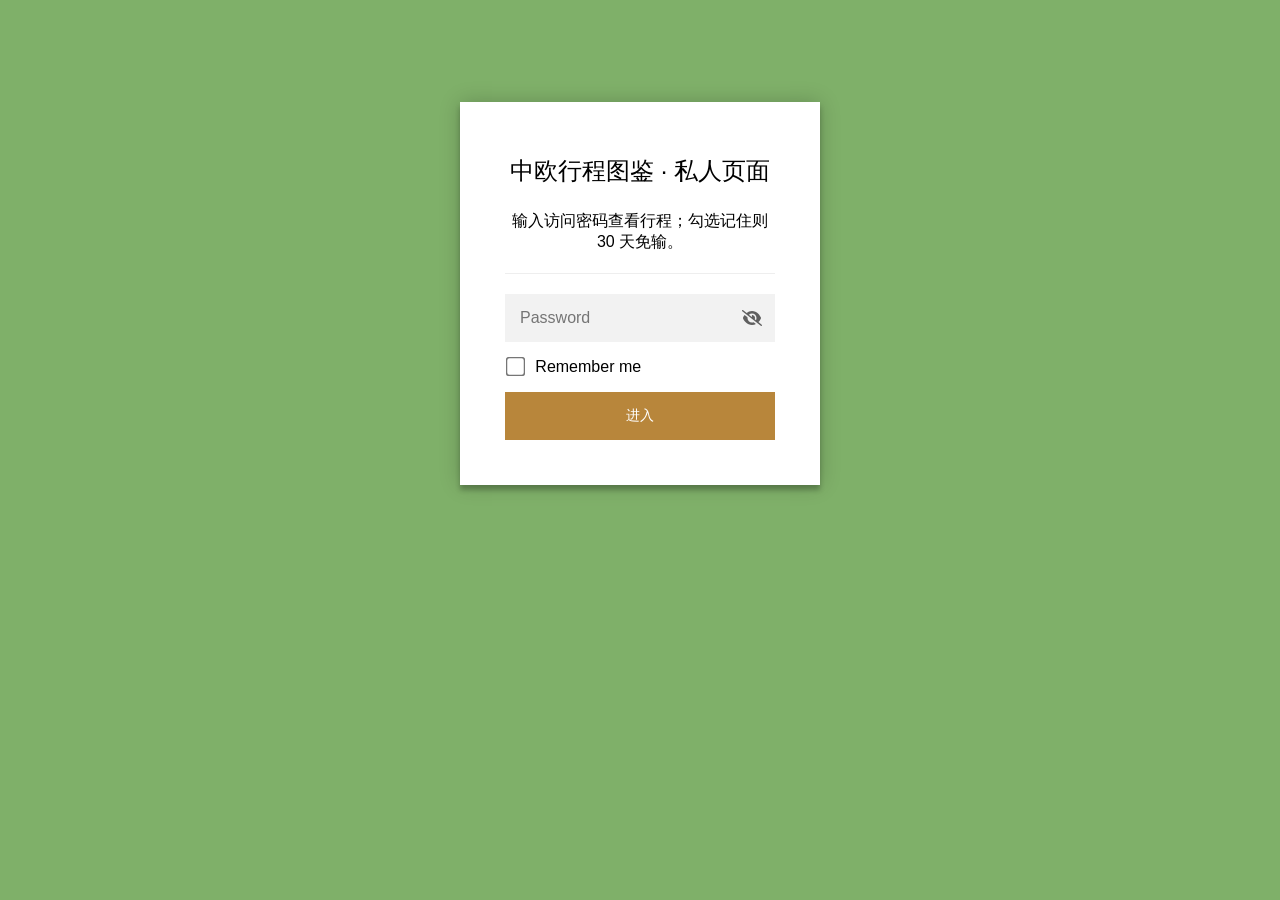
==== austria.html @ 9adbeca6 "维也纳：沃蒂夫∞经教区官网确认（我砍它的理由是错的，待拍板）；三处脚手架改机位；鼠疫柱小红书三处史实更正；卡尔教堂免费说法未查实" ====
<!DOCTYPE html>
<html class="staticrypt-html">
    <head>
        <meta charset="utf-8" />
        <title>中欧行程图鉴 · 私人页面</title>
        <meta name="viewport" content="width=device-width, initial-scale=1" />

        <!-- do not cache this page -->
        <meta http-equiv="cache-control" content="max-age=0" />
        <meta http-equiv="cache-control" content="no-cache" />
        <meta http-equiv="expires" content="0" />
        <meta http-equiv="expires" content="Tue, 01 Jan 1980 1:00:00 GMT" />
        <meta http-equiv="pragma" content="no-cache" />

        <style>
            .staticrypt-hr {
                margin-top: 20px;
                margin-bottom: 20px;
                border: 0;
                border-top: 1px solid #eee;
            }

            .staticrypt-page {
                width: 360px;
                padding: 8% 0 0;
                margin: auto;
                box-sizing: border-box;
            }

            .staticrypt-form {
                position: relative;
                z-index: 1;
                background: #ffffff;
                max-width: 360px;
                margin: 0 auto 100px;
                padding: 45px;
                text-align: center;
                box-shadow: 0 0 20px 0 rgba(0, 0, 0, 0.2), 0 5px 5px 0 rgba(0, 0, 0, 0.24);
            }

            .staticrypt-form input[type="password"],
            input[type="text"] {
                background: inherit;
                border: 0;
                box-sizing: border-box; /* This ensures padding is included in the total width */
                font-size: 14px;
                outline: 0;
                padding: 15px 30px 15px 15px; /* Adjust the padding to ensure there is space for the icon */
                width: 100%;
            }

            .staticrypt-password-container {
                position: relative;
                outline: 0;
                background: #f2f2f2;
                width: 100%;
                border: 0;
                margin: 0 0 15px;
                box-sizing: border-box;
            }

            .staticrypt-toggle-password-visibility {
                cursor: pointer;
                height: 20px;
                opacity: 60%;
                padding: 13px;
                position: absolute;
                right: 0;
                top: 50%;
                transform: translateY(-50%);
                width: 20px;
            }

            .staticrypt-form .staticrypt-decrypt-button {
                text-transform: uppercase;
                outline: 0;
                background: #b8863b;
                width: 100%;
                border: 0;
                padding: 15px;
                color: #ffffff;
                font-size: 14px;
                cursor: pointer;
            }

            .staticrypt-form .staticrypt-decrypt-button:hover,
            .staticrypt-form .staticrypt-decrypt-button:active,
            .staticrypt-form .staticrypt-decrypt-button:focus {
                background: #b8863b;
                filter: brightness(92%);
            }

            .staticrypt-html {
                height: 100%;
            }

            .staticrypt-body {
                height: 100%;
                margin: 0;
            }

            .staticrypt-content {
                height: 100%;
                margin-bottom: 1em;
                background: #7fb069;
                font-family: "Arial", sans-serif;
                -webkit-font-smoothing: antialiased;
                -moz-osx-font-smoothing: grayscale;
            }

            .staticrypt-instructions {
                margin-top: -1em;
                margin-bottom: 1em;
            }

            .staticrypt-title {
                font-size: 1.5em;
            }

            label.staticrypt-remember {
                display: flex;
                align-items: center;
                margin-bottom: 1em;
            }

            .staticrypt-remember input[type="checkbox"] {
                transform: scale(1.5);
                margin-right: 1em;
            }

            .hidden {
                display: none !important;
            }

            .staticrypt-spinner-container {
                height: 100%;
                display: flex;
                align-items: center;
                justify-content: center;
            }

            .staticrypt-spinner {
                display: inline-block;
                width: 2rem;
                height: 2rem;
                vertical-align: text-bottom;
                border: 0.25em solid gray;
                border-right-color: transparent;
                border-radius: 50%;
                -webkit-animation: spinner-border 0.75s linear infinite;
                animation: spinner-border 0.75s linear infinite;
                animation-duration: 0.75s;
                animation-timing-function: linear;
                animation-delay: 0s;
                animation-iteration-count: infinite;
                animation-direction: normal;
                animation-fill-mode: none;
                animation-play-state: running;
                animation-name: spinner-border;
            }

            @keyframes spinner-border {
                100% {
                    transform: rotate(360deg);
                }
            }

            @media screen and (-webkit-min-device-pixel-ratio: 0) {
                .staticrypt-form input[type="password"],
                input[type="text"] {
                    font-size: 16px;
                }
            }
        </style>
    </head>

    <body class="staticrypt-body">
        <div id="staticrypt_loading" class="staticrypt-spinner-container">
            <div class="staticrypt-spinner"></div>
        </div>

        <div id="staticrypt_content" class="staticrypt-content hidden">
            <div class="staticrypt-page">
                <div class="staticrypt-form">
                    <div class="staticrypt-instructions">
                        <p class="staticrypt-title">中欧行程图鉴 · 私人页面</p>
                        <p>输入访问密码查看行程；勾选记住则 30 天免输。</p>
                    </div>

                    <hr class="staticrypt-hr" />

                    <form id="staticrypt-form" action="#" method="post">
                        <div class="staticrypt-password-container">
                            <input
                                id="staticrypt-password"
                                type="password"
                                name="password"
                                placeholder="Password"
                                autofocus
                            />

                            <img
                                class="staticrypt-toggle-password-visibility"
                                alt="Show password"
                                title="Show password"
                                src="[data-uri]"
                            />
                        </div>

                        <label id="staticrypt-remember-label" class="staticrypt-remember hidden">
                            <input id="staticrypt-remember" type="checkbox" name="remember" />
                            Remember me
                        </label>

                        <input type="submit" class="staticrypt-decrypt-button" value="进入" />
                    </form>
                </div>
            </div>
        </div>

        <script>
            // these variables will be filled when generating the file - the template format is 'variable_name'
            const staticryptInitiator = ((function(){
  const exports = {};
  const cryptoEngine = ((function(){
  const exports = {};
  const { subtle } = crypto;

const IV_BITS = 16 * 8;
const HEX_BITS = 4;
const ENCRYPTION_ALGO = "AES-CBC";

/**
 * Translates between utf8 encoded hexadecimal strings
 * and Uint8Array bytes.
 */
const HexEncoder = {
    /**
     * hex string -> bytes
     * @param {string} hexString
     * @returns {Uint8Array}
     */
    parse: function (hexString) {
        if (hexString.length % 2 !== 0) throw "Invalid hexString";
        const arrayBuffer = new Uint8Array(hexString.length / 2);

        for (let i = 0; i < hexString.length; i += 2) {
            const byteValue = parseInt(hexString.substring(i, i + 2), 16);
            if (isNaN(byteValue)) {
                throw "Invalid hexString";
            }
            arrayBuffer[i / 2] = byteValue;
        }
        return arrayBuffer;
    },

    /**
     * bytes -> hex string
     * @param {Uint8Array} bytes
     * @returns {string}
     */
    stringify: function (bytes) {
        const hexBytes = [];

        for (let i = 0; i < bytes.length; ++i) {
            let byteString = bytes[i].toString(16);
            if (byteString.length < 2) {
                byteString = "0" + byteString;
            }
            hexBytes.push(byteString);
        }
        return hexBytes.join("");
    },
};

/**
 * Translates between utf8 strings and Uint8Array bytes.
 */
const UTF8Encoder = {
    parse: function (str) {
        return new TextEncoder().encode(str);
    },

    stringify: function (bytes) {
        return new TextDecoder().decode(bytes);
    },
};

/**
 * Salt and encrypt a msg with a password.
 */
async function encrypt(msg, hashedPassword) {
    // Must be 16 bytes, unpredictable, and preferably cryptographically random. However, it need not be secret.
    // https://developer.mozilla.org/en-US/docs/Web/API/SubtleCrypto/encrypt#parameters
    const iv = crypto.getRandomValues(new Uint8Array(IV_BITS / 8));

    const key = await subtle.importKey("raw", HexEncoder.parse(hashedPassword), ENCRYPTION_ALGO, false, ["encrypt"]);

    const encrypted = await subtle.encrypt(
        {
            name: ENCRYPTION_ALGO,
            iv: iv,
        },
        key,
        UTF8Encoder.parse(msg)
    );

    // iv will be 32 hex characters, we prepend it to the ciphertext for use in decryption
    return HexEncoder.stringify(iv) + HexEncoder.stringify(new Uint8Array(encrypted));
}
exports.encrypt = encrypt;

/**
 * Decrypt a salted msg using a password.
 *
 * @param {string} encryptedMsg
 * @param {string} hashedPassword
 * @returns {Promise<string>}
 */
async function decrypt(encryptedMsg, hashedPassword) {
    const ivLength = IV_BITS / HEX_BITS;
    const iv = HexEncoder.parse(encryptedMsg.substring(0, ivLength));
    const encrypted = encryptedMsg.substring(ivLength);

    const key = await subtle.importKey("raw", HexEncoder.parse(hashedPassword), ENCRYPTION_ALGO, false, ["decrypt"]);

    const outBuffer = await subtle.decrypt(
        {
            name: ENCRYPTION_ALGO,
            iv: iv,
        },
        key,
        HexEncoder.parse(encrypted)
    );

    return UTF8Encoder.stringify(new Uint8Array(outBuffer));
}
exports.decrypt = decrypt;

/**
 * Salt and hash the password so it can be stored in localStorage without opening a password reuse vulnerability.
 *
 * @param {string} password
 * @param {string} salt
 * @returns {Promise<string>}
 */
async function hashPassword(password, salt) {
    // we hash the password in multiple steps, each adding more iterations. This is because we used to allow less
    // iterations, so for backward compatibility reasons, we need to support going from that to more iterations.
    let hashedPassword = await hashLegacyRound(password, salt);

    hashedPassword = await hashSecondRound(hashedPassword, salt);

    return hashThirdRound(hashedPassword, salt);
}
exports.hashPassword = hashPassword;

/**
 * This hashes the password with 1k iterations. This is a low number, we need this function to support backwards
 * compatibility.
 *
 * @param {string} password
 * @param {string} salt
 * @returns {Promise<string>}
 */
function hashLegacyRound(password, salt) {
    return pbkdf2(password, salt, 1000, "SHA-1");
}
exports.hashLegacyRound = hashLegacyRound;

/**
 * Add a second round of iterations. This is because we used to use 1k, so for backwards compatibility with
 * remember-me/autodecrypt links, we need to support going from that to more iterations.
 *
 * @param hashedPassword
 * @param salt
 * @returns {Promise<string>}
 */
function hashSecondRound(hashedPassword, salt) {
    return pbkdf2(hashedPassword, salt, 14000, "SHA-256");
}
exports.hashSecondRound = hashSecondRound;

/**
 * Add a third round of iterations to bring total number to 600k. This is because we used to use 1k, then 15k, so for
 * backwards compatibility with remember-me/autodecrypt links, we need to support going from that to more iterations.
 *
 * @param hashedPassword
 * @param salt
 * @returns {Promise<string>}
 */
function hashThirdRound(hashedPassword, salt) {
    return pbkdf2(hashedPassword, salt, 585000, "SHA-256");
}
exports.hashThirdRound = hashThirdRound;

/**
 * Salt and hash the password so it can be stored in localStorage without opening a password reuse vulnerability.
 *
 * @param {string} password
 * @param {string} salt
 * @param {int} iterations
 * @param {string} hashAlgorithm
 * @returns {Promise<string>}
 */
async function pbkdf2(password, salt, iterations, hashAlgorithm) {
    const key = await subtle.importKey("raw", UTF8Encoder.parse(password), "PBKDF2", false, ["deriveBits"]);

    const keyBytes = await subtle.deriveBits(
        {
            name: "PBKDF2",
            hash: hashAlgorithm,
            iterations,
            salt: UTF8Encoder.parse(salt),
        },
        key,
        256
    );

    return HexEncoder.stringify(new Uint8Array(keyBytes));
}

function generateRandomSalt() {
    const bytes = crypto.getRandomValues(new Uint8Array(128 / 8));

    return HexEncoder.stringify(new Uint8Array(bytes));
}
exports.generateRandomSalt = generateRandomSalt;

async function signMessage(hashedPassword, message) {
    const key = await subtle.importKey(
        "raw",
        HexEncoder.parse(hashedPassword),
        {
            name: "HMAC",
            hash: "SHA-256",
        },
        false,
        ["sign"]
    );
    const signature = await subtle.sign("HMAC", key, UTF8Encoder.parse(message));

    return HexEncoder.stringify(new Uint8Array(signature));
}
exports.signMessage = signMessage;

function getRandomAlphanum() {
    const possibleCharacters = "abcdefghijklmnopqrstuvwxyzABCDEFGHIJKLMNOPQRSTUVWXYZ0123456789";

    let byteArray;
    let parsedInt;

    // Keep generating new random bytes until we get a value that falls
    // within a range that can be evenly divided by possibleCharacters.length
    do {
        byteArray = crypto.getRandomValues(new Uint8Array(1));
        // extract the lowest byte to get an int from 0 to 255 (probably unnecessary, since we're only generating 1 byte)
        parsedInt = byteArray[0] & 0xff;
    } while (parsedInt >= 256 - (256 % possibleCharacters.length));

    // Take the modulo of the parsed integer to get a random number between 0 and totalLength - 1
    const randomIndex = parsedInt % possibleCharacters.length;

    return possibleCharacters[randomIndex];
}

/**
 * Generate a random string of a given length.
 *
 * @param {int} length
 * @returns {string}
 */
function generateRandomString(length) {
    let randomString = "";

    for (let i = 0; i < length; i++) {
        randomString += getRandomAlphanum();
    }

    return randomString;
}
exports.generateRandomString = generateRandomString;

  return exports;
})());
const codec = ((function(){
  const exports = {};
  /**
 * Initialize the codec with the provided cryptoEngine - this return functions to encode and decode messages.
 *
 * @param cryptoEngine - the engine to use for encryption / decryption
 */
function init(cryptoEngine) {
    const exports = {};

    /**
     * Top-level function for encoding a message.
     * Includes password hashing, encryption, and signing.
     *
     * @param {string} msg
     * @param {string} password
     * @param {string} salt
     *
     * @returns {string} The encoded text
     */
    async function encode(msg, password, salt) {
        const hashedPassword = await cryptoEngine.hashPassword(password, salt);

        const encrypted = await cryptoEngine.encrypt(msg, hashedPassword);

        // we use the hashed password in the HMAC because this is effectively what will be used a password (so we can store
        // it in localStorage safely, we don't use the clear text password)
        const hmac = await cryptoEngine.signMessage(hashedPassword, encrypted);

        return hmac + encrypted;
    }
    exports.encode = encode;

    /**
     * Encode using a password that has already been hashed. This is useful to encode multiple messages in a row, that way
     * we don't need to hash the password multiple times.
     *
     * @param {string} msg
     * @param {string} hashedPassword
     *
     * @returns {string} The encoded text
     */
    async function encodeWithHashedPassword(msg, hashedPassword) {
        const encrypted = await cryptoEngine.encrypt(msg, hashedPassword);

        // we use the hashed password in the HMAC because this is effectively what will be used a password (so we can store
        // it in localStorage safely, we don't use the clear text password)
        const hmac = await cryptoEngine.signMessage(hashedPassword, encrypted);

        return hmac + encrypted;
    }
    exports.encodeWithHashedPassword = encodeWithHashedPassword;

    /**
     * Top-level function for decoding a message.
     * Includes signature check and decryption.
     *
     * @param {string} signedMsg
     * @param {string} hashedPassword
     * @param {string} salt
     * @param {int} backwardCompatibleAttempt
     * @param {string} originalPassword
     *
     * @returns {Object} {success: true, decoded: string} | {success: false, message: string}
     */
    async function decode(signedMsg, hashedPassword, salt, backwardCompatibleAttempt = 0, originalPassword = "") {
        const encryptedHMAC = signedMsg.substring(0, 64);
        const encryptedMsg = signedMsg.substring(64);
        const decryptedHMAC = await cryptoEngine.signMessage(hashedPassword, encryptedMsg);

        if (decryptedHMAC !== encryptedHMAC) {
            // we have been raising the number of iterations in the hashing algorithm multiple times, so to support the old
            // remember-me/autodecrypt links we need to try bringing the old hashes up to speed.
            originalPassword = originalPassword || hashedPassword;
            if (backwardCompatibleAttempt === 0) {
                const updatedHashedPassword = await cryptoEngine.hashThirdRound(originalPassword, salt);

                return decode(signedMsg, updatedHashedPassword, salt, backwardCompatibleAttempt + 1, originalPassword);
            }
            if (backwardCompatibleAttempt === 1) {
                let updatedHashedPassword = await cryptoEngine.hashSecondRound(originalPassword, salt);
                updatedHashedPassword = await cryptoEngine.hashThirdRound(updatedHashedPassword, salt);

                return decode(signedMsg, updatedHashedPassword, salt, backwardCompatibleAttempt + 1, originalPassword);
            }

            return { success: false, message: "Signature mismatch" };
        }

        return {
            success: true,
            decoded: await cryptoEngine.decrypt(encryptedMsg, hashedPassword),
        };
    }
    exports.decode = decode;

    return exports;
}
exports.init = init;

  return exports;
})());
const decode = codec.init(cryptoEngine).decode;

/**
 * Initialize the staticrypt module, that exposes functions callbable by the password_template.
 *
 * @param {{
 *  staticryptEncryptedMsgUniqueVariableName: string,
 *  isRememberEnabled: boolean,
 *  rememberDurationInDays: number,
 *  staticryptSaltUniqueVariableName: string,
 * }} staticryptConfig - object of data that is stored on the password_template at encryption time.
 *
 * @param {{
 *  rememberExpirationKey: string,
 *  rememberPassphraseKey: string,
 *  replaceHtmlCallback: function,
 *  clearLocalStorageCallback: function,
 * }} templateConfig - object of data that can be configured by a custom password_template.
 */
function init(staticryptConfig, templateConfig) {
    const exports = {};

    /**
     * Decrypt our encrypted page, replace the whole HTML.
     *
     * @param {string} hashedPassword
     * @returns {Promise<boolean>}
     */
    async function decryptAndReplaceHtml(hashedPassword) {
        const { staticryptEncryptedMsgUniqueVariableName, staticryptSaltUniqueVariableName } = staticryptConfig;
        const { replaceHtmlCallback } = templateConfig;

        const result = await decode(
            staticryptEncryptedMsgUniqueVariableName,
            hashedPassword,
            staticryptSaltUniqueVariableName
        );
        if (!result.success) {
            return false;
        }
        const plainHTML = result.decoded;

        // if the user configured a callback call it, otherwise just replace the whole HTML
        if (typeof replaceHtmlCallback === "function") {
            replaceHtmlCallback(plainHTML);
        } else {
            document.write(plainHTML);
            document.close();
        }

        return true;
    }

    /**
     * Attempt to decrypt the page and replace the whole HTML.
     *
     * @param {string} password
     * @param {boolean} isRememberChecked
     *
     * @returns {Promise<{isSuccessful: boolean, hashedPassword?: string}>} - we return an object, so that if we want to
     *   expose more information in the future we can do it without breaking the password_template
     */
    async function handleDecryptionOfPage(password, isRememberChecked) {
        const { staticryptSaltUniqueVariableName } = staticryptConfig;

        // decrypt and replace the whole page
        const hashedPassword = await cryptoEngine.hashPassword(password, staticryptSaltUniqueVariableName);
        return handleDecryptionOfPageFromHash(hashedPassword, isRememberChecked);
    }
    exports.handleDecryptionOfPage = handleDecryptionOfPage;

    async function handleDecryptionOfPageFromHash(hashedPassword, isRememberChecked) {
        const { isRememberEnabled, rememberDurationInDays } = staticryptConfig;
        const { rememberExpirationKey, rememberPassphraseKey } = templateConfig;

        const isDecryptionSuccessful = await decryptAndReplaceHtml(hashedPassword);

        if (!isDecryptionSuccessful) {
            return {
                isSuccessful: false,
                hashedPassword,
            };
        }

        // remember the hashedPassword and set its expiration if necessary
        if (isRememberEnabled && isRememberChecked) {
            window.localStorage.setItem(rememberPassphraseKey, hashedPassword);

            // set the expiration if the duration isn't 0 (meaning no expiration)
            if (rememberDurationInDays > 0) {
                window.localStorage.setItem(
                    rememberExpirationKey,
                    (new Date().getTime() + rememberDurationInDays * 24 * 60 * 60 * 1000).toString()
                );
            }
        }

        return {
            isSuccessful: true,
            hashedPassword,
        };
    }
    exports.handleDecryptionOfPageFromHash = handleDecryptionOfPageFromHash;

    /**
     * Clear localstorage from staticrypt related values
     */
    function clearLocalStorage() {
        const { clearLocalStorageCallback, rememberExpirationKey, rememberPassphraseKey } = templateConfig;

        if (typeof clearLocalStorageCallback === "function") {
            clearLocalStorageCallback();
        } else {
            localStorage.removeItem(rememberPassphraseKey);
            localStorage.removeItem(rememberExpirationKey);
        }
    }

    async function handleDecryptOnLoad() {
        let isSuccessful = await decryptOnLoadFromUrl();

        if (!isSuccessful) {
            isSuccessful = await decryptOnLoadFromRememberMe();
        }

        return { isSuccessful };
    }
    exports.handleDecryptOnLoad = handleDecryptOnLoad;

    /**
     * Clear storage if we are logging out
     *
     * @returns {boolean} - whether we logged out
     */
    function logoutIfNeeded() {
        const logoutKey = "staticrypt_logout";

        // handle logout through query param
        const queryParams = new URLSearchParams(window.location.search);
        if (queryParams.has(logoutKey)) {
            clearLocalStorage();
            return true;
        }

        // handle logout through URL fragment
        const hash = window.location.hash.substring(1);
        if (hash.includes(logoutKey)) {
            clearLocalStorage();
            return true;
        }

        return false;
    }

    /**
     * To be called on load: check if we want to try to decrypt and replace the HTML with the decrypted content, and
     * try to do it if needed.
     *
     * @returns {Promise<boolean>} true if we derypted and replaced the whole page, false otherwise
     */
    async function decryptOnLoadFromRememberMe() {
        const { rememberDurationInDays } = staticryptConfig;
        const { rememberExpirationKey, rememberPassphraseKey } = templateConfig;

        // if we are login out, terminate
        if (logoutIfNeeded()) {
            return false;
        }

        // if there is expiration configured, check if we're not beyond the expiration
        if (rememberDurationInDays && rememberDurationInDays > 0) {
            const expiration = localStorage.getItem(rememberExpirationKey),
                isExpired = expiration && new Date().getTime() > parseInt(expiration);

            if (isExpired) {
                clearLocalStorage();
                return false;
            }
        }

        const hashedPassword = localStorage.getItem(rememberPassphraseKey);

        if (hashedPassword) {
            // try to decrypt
            const isDecryptionSuccessful = await decryptAndReplaceHtml(hashedPassword);

            // if the decryption is unsuccessful the password might be wrong - silently clear the saved data and let
            // the user fill the password form again
            if (!isDecryptionSuccessful) {
                clearLocalStorage();
                return false;
            }

            return true;
        }

        return false;
    }

    async function decryptOnLoadFromUrl() {
        const passwordKey = "staticrypt_pwd";
        const rememberMeKey = "remember_me";

        // try to get the password from the query param (for backward compatibility - we now want to avoid this method,
        // since it sends the hashed password to the server which isn't needed)
        const queryParams = new URLSearchParams(window.location.search);
        const hashedPasswordQuery = queryParams.get(passwordKey);
        const rememberMeQuery = queryParams.get(rememberMeKey);

        const urlFragment = window.location.hash.substring(1);
        // get the password from the url fragment
        const hashedPasswordRegexMatch = urlFragment.match(new RegExp(passwordKey + "=([^&]*)"));
        const hashedPasswordFragment = hashedPasswordRegexMatch ? hashedPasswordRegexMatch[1] : null;
        const rememberMeFragment = urlFragment.includes(rememberMeKey);

        const hashedPassword = hashedPasswordFragment || hashedPasswordQuery;
        const rememberMe = rememberMeFragment || rememberMeQuery;

        if (hashedPassword) {
            return handleDecryptionOfPageFromHash(hashedPassword, rememberMe);
        }

        return false;
    }

    return exports;
}
exports.init = init;

  return exports;
})());
            const templateError = "Bad password!",
                templateToggleAltShow = "Show password",
                templateToggleAltHide = "Hide password",
                isRememberEnabled = true,
                staticryptConfig = {"staticryptEncryptedMsgUniqueVariableName":"[base64]","isRememberEnabled":true,"rememberDurationInDays":30,"staticryptSaltUniqueVariableName":"f30bbb61f1fb19ec6bb5c982211fbdb4"};

            // you can edit these values to customize some of the behavior of StatiCrypt
            const templateConfig = {
                rememberExpirationKey: "staticrypt_expiration",
                rememberPassphraseKey: "staticrypt_passphrase",
                replaceHtmlCallback: null,
                clearLocalStorageCallback: null,
            };

            // init the staticrypt engine
            const staticrypt = staticryptInitiator.init(staticryptConfig, templateConfig);

            // try to automatically decrypt on load if there is a saved password
            window.onload = async function () {
                const { isSuccessful } = await staticrypt.handleDecryptOnLoad();

                // if we didn't decrypt anything on load, show the password prompt. Otherwise the content has already been
                // replaced, no need to do anything
                if (!isSuccessful) {
                    // hide loading screen
                    document.getElementById("staticrypt_loading").classList.add("hidden");
                    document.getElementById("staticrypt_content").classList.remove("hidden");
                    document.getElementById("staticrypt-password").focus();

                    // show the remember me checkbox
                    if (isRememberEnabled) {
                        document.getElementById("staticrypt-remember-label").classList.remove("hidden");
                    }
                }
            };

            // toggle password visibility
            const toggleIcon = document.querySelector(".staticrypt-toggle-password-visibility");
            // these two icons are coming from FontAwesome
            const imgSrcEyeClosed =
                "[data-uri]";
            const imgSrcEyeOpened =
                "[data-uri]";
            toggleIcon.addEventListener("click", function () {
                const passwordInput = document.getElementById("staticrypt-password");
                if (passwordInput.type === "password") {
                    passwordInput.type = "text";
                    toggleIcon.src = imgSrcEyeOpened;
                    toggleIcon.alt = templateToggleAltHide;
                    toggleIcon.title = templateToggleAltHide;
                } else {
                    passwordInput.type = "password";
                    toggleIcon.src = imgSrcEyeClosed;
                    toggleIcon.alt = templateToggleAltShow;
                    toggleIcon.title = templateToggleAltShow;
                }
            });

            // handle password form submission
            document.getElementById("staticrypt-form").addEventListener("submit", async function (e) {
                e.preventDefault();

                const password = document.getElementById("staticrypt-password").value,
                    isRememberChecked = document.getElementById("staticrypt-remember").checked;

                const { isSuccessful } = await staticrypt.handleDecryptionOfPage(password, isRememberChecked);

                if (!isSuccessful) {
                    alert(templateError);
                }
            });
        </script>
    </body>
</html>
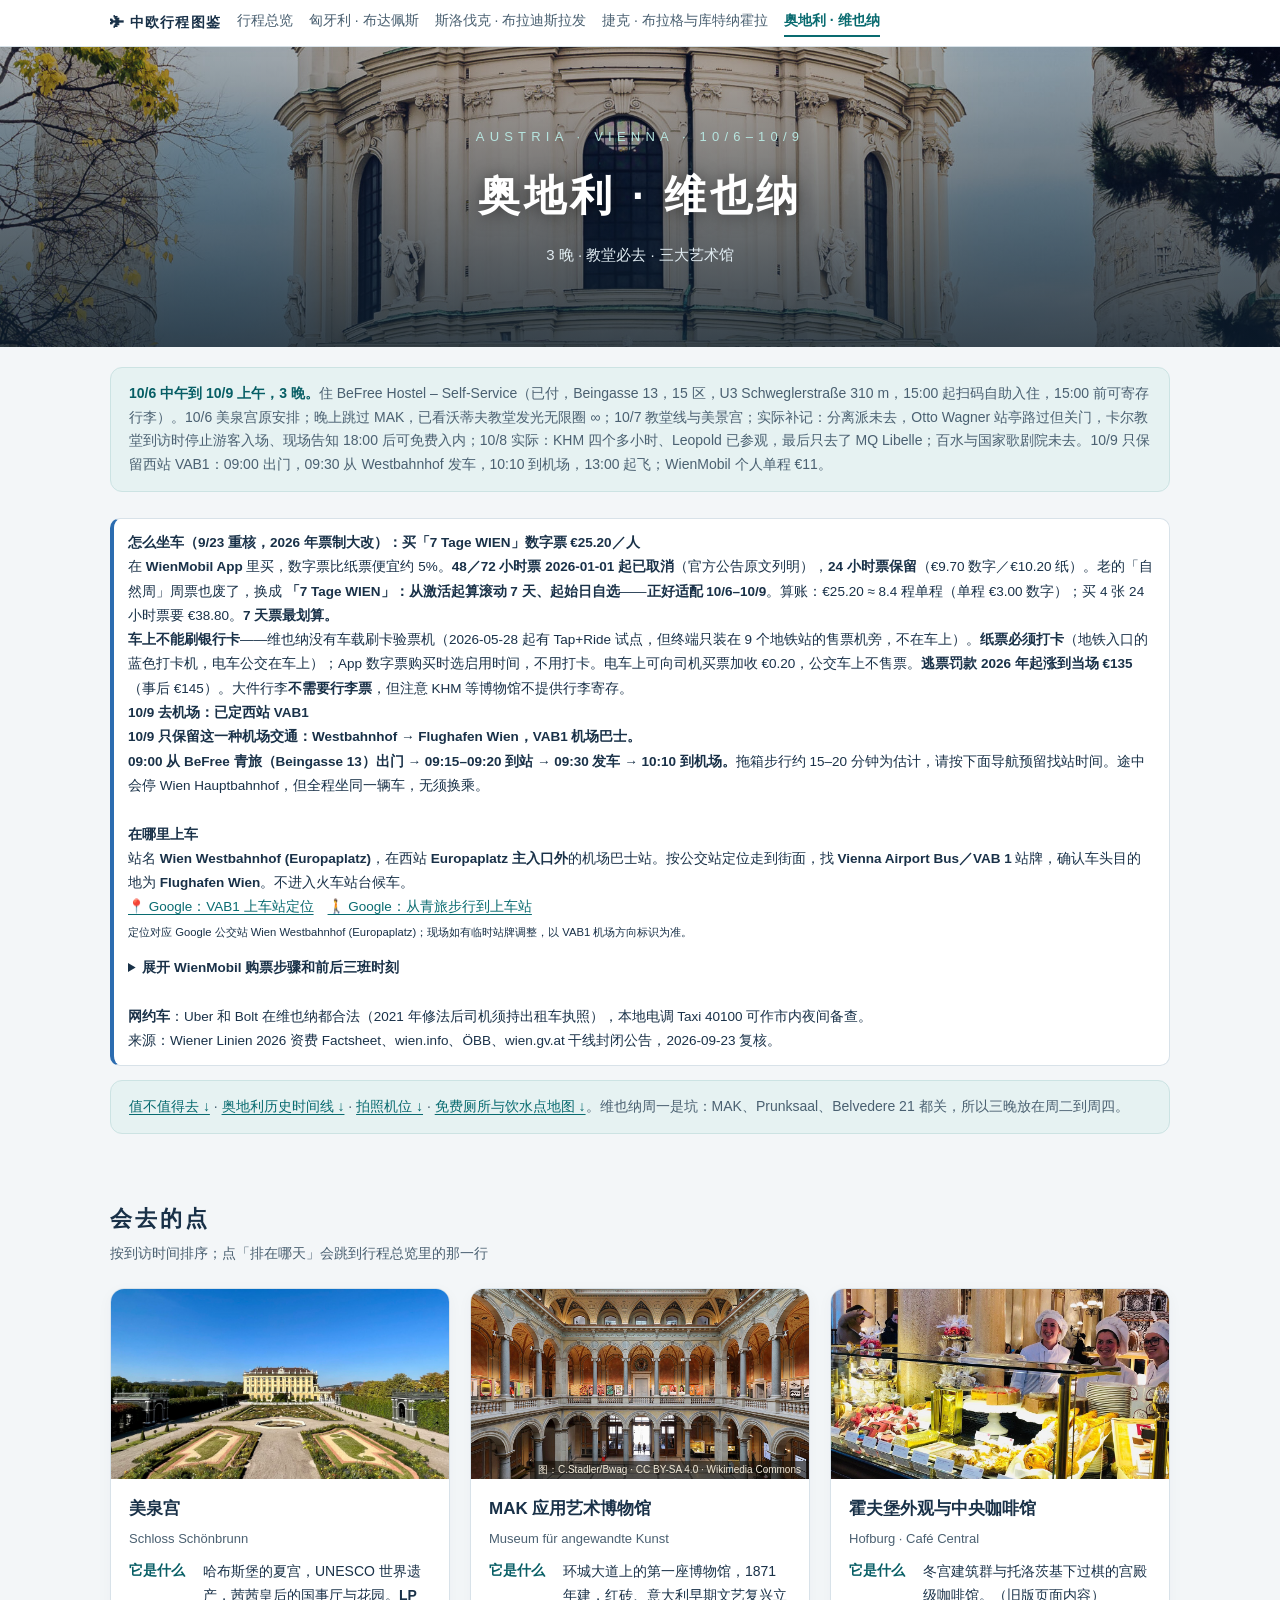
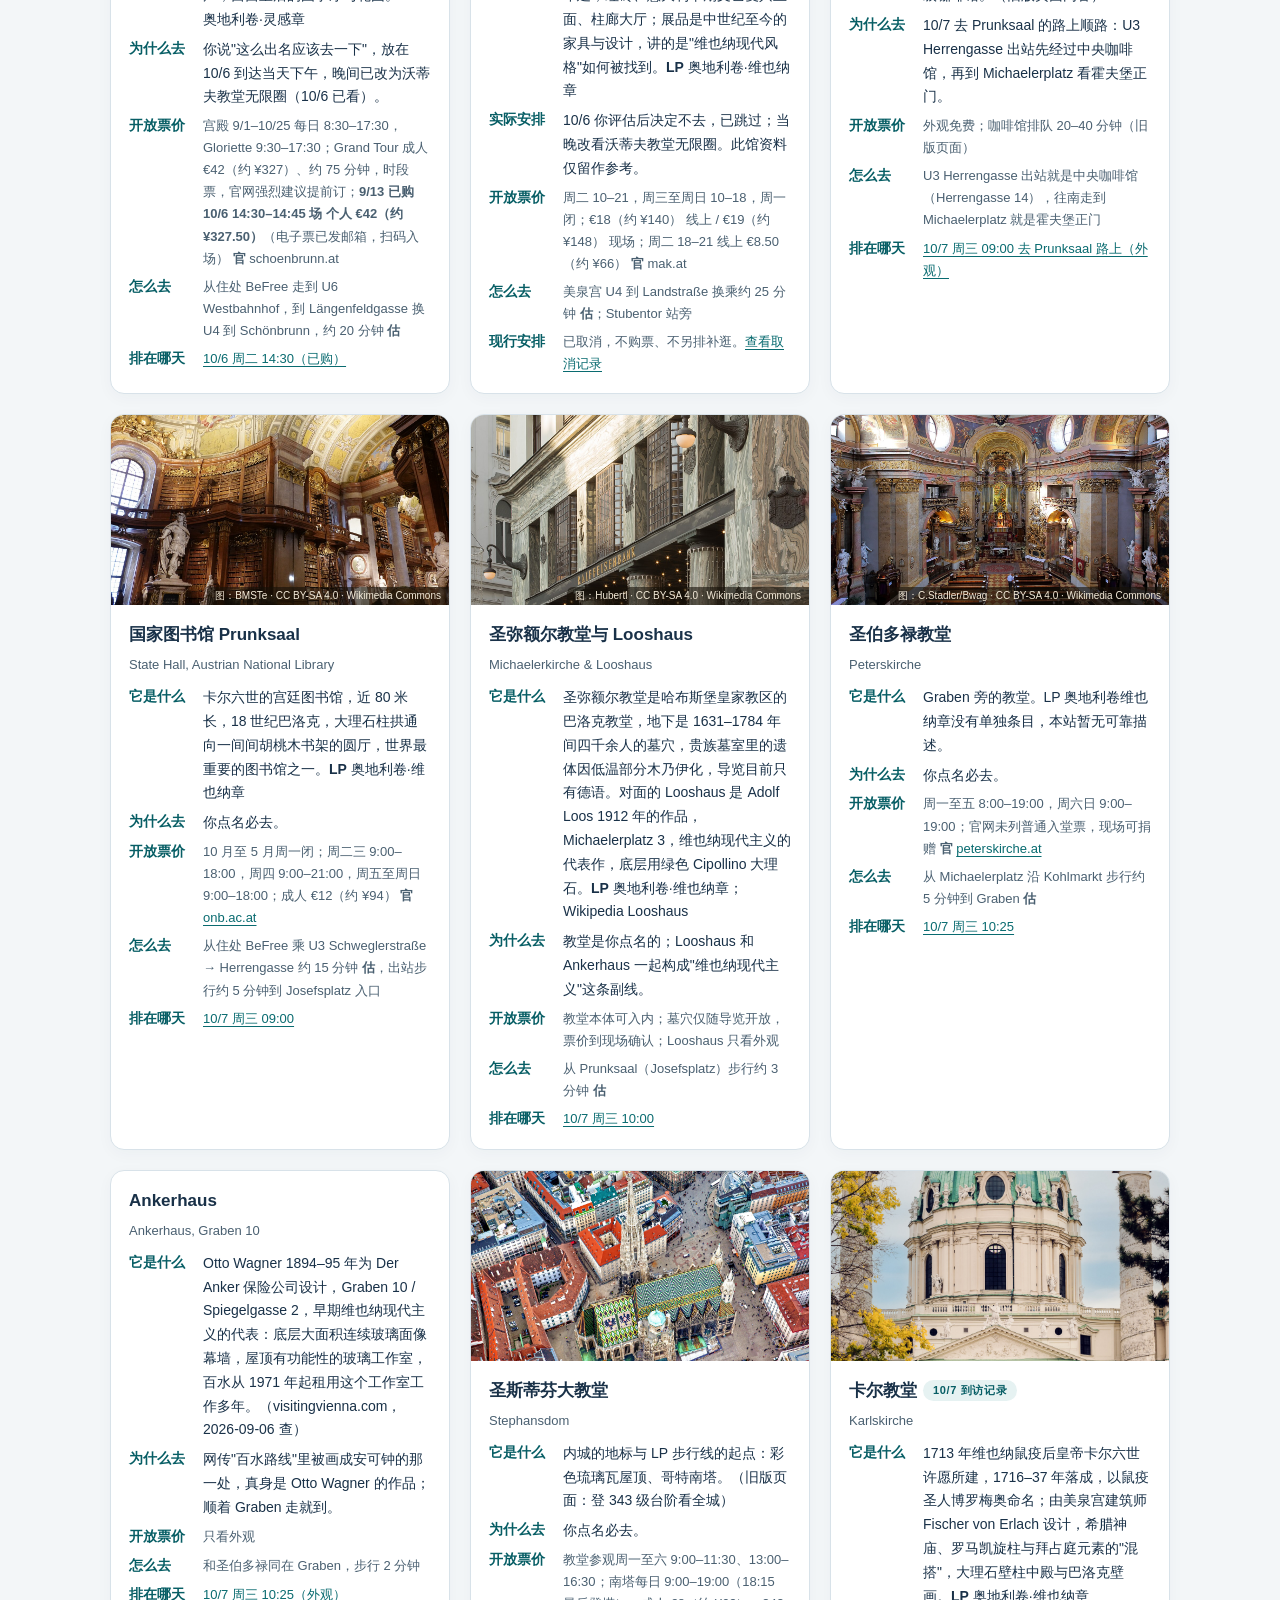
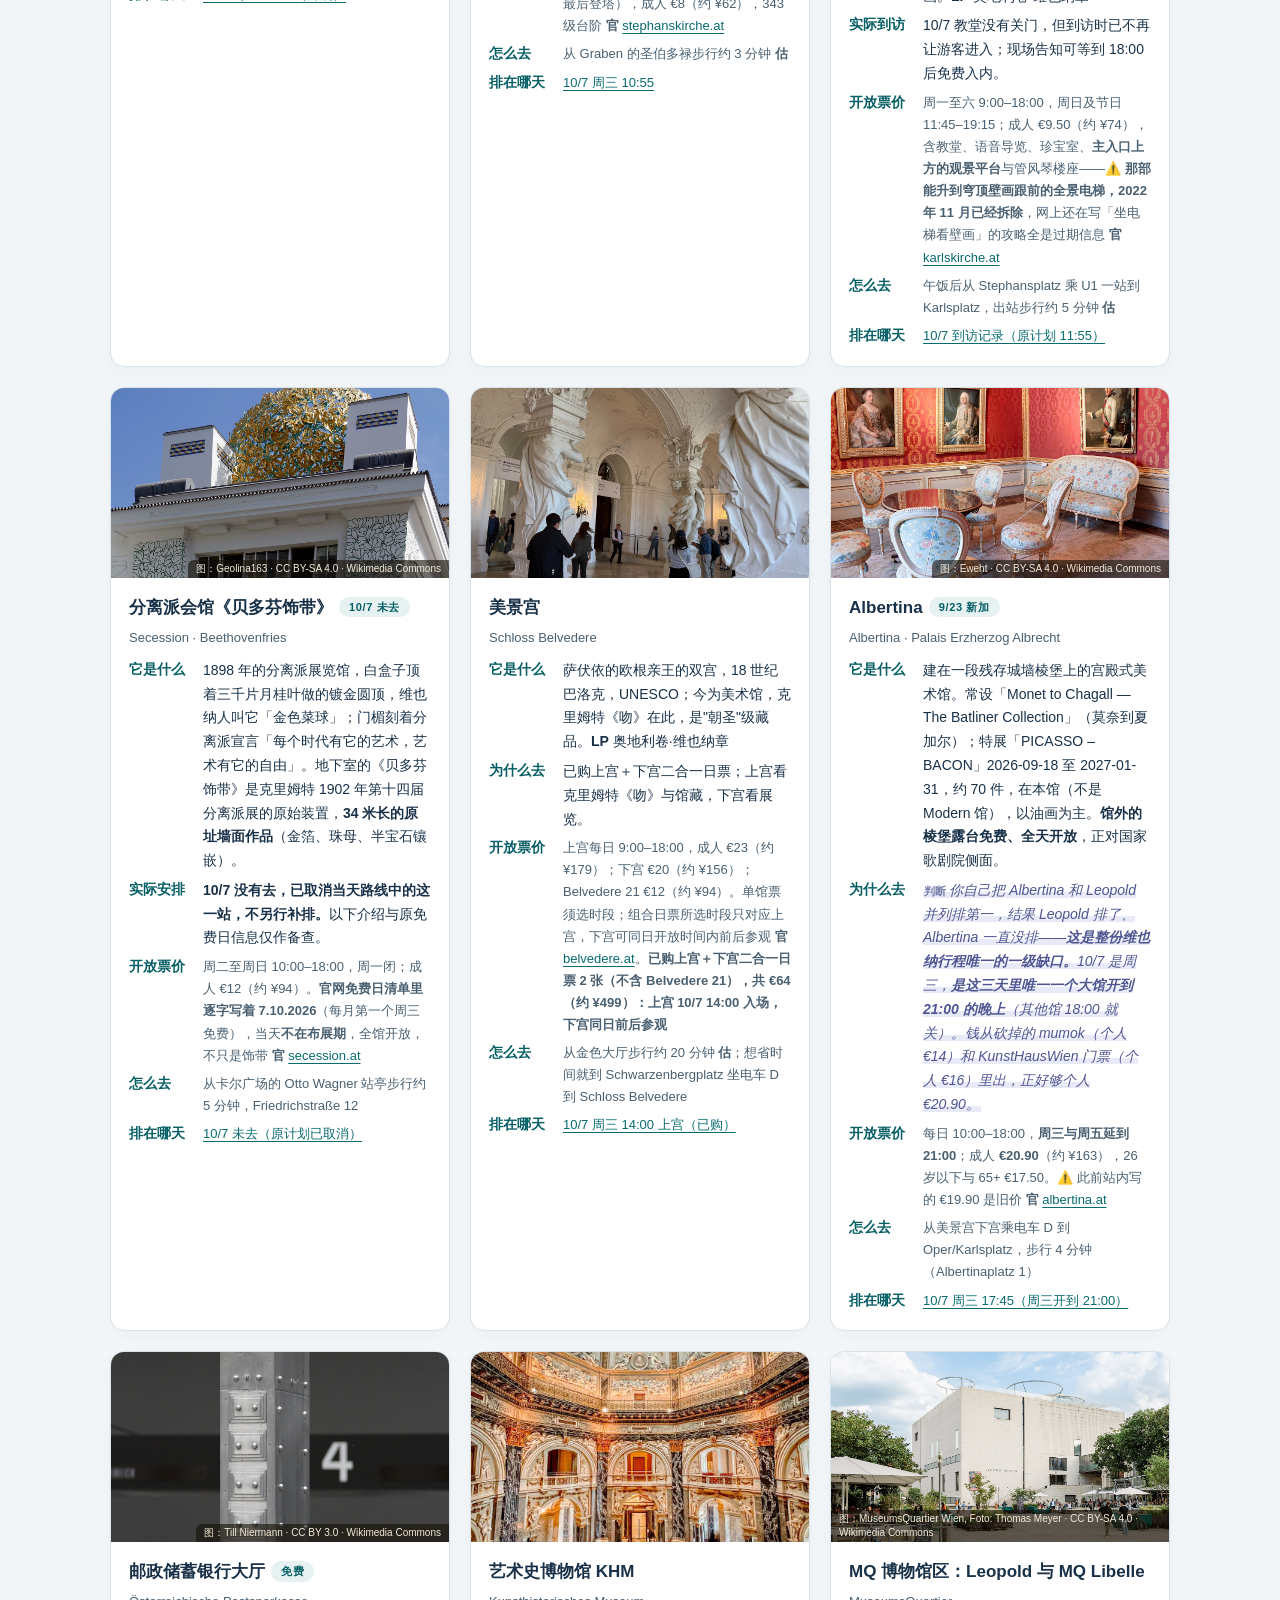
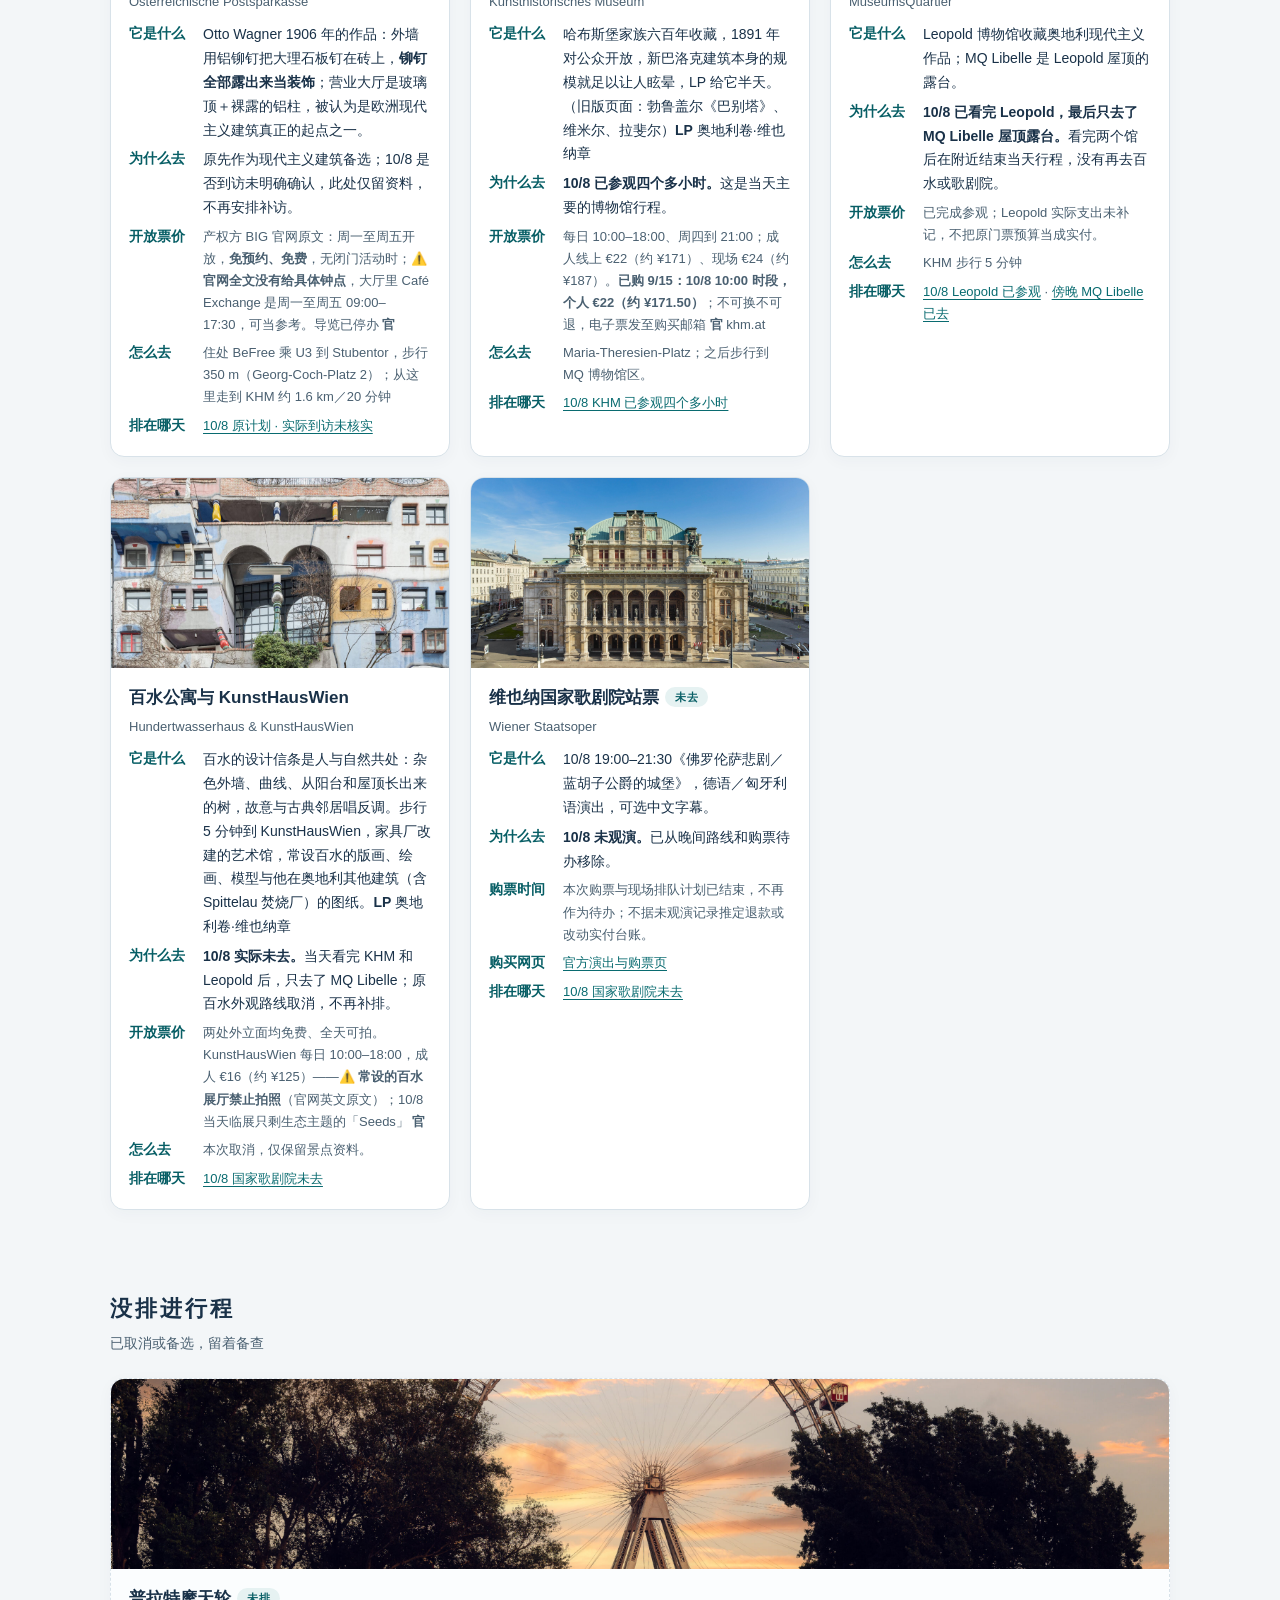
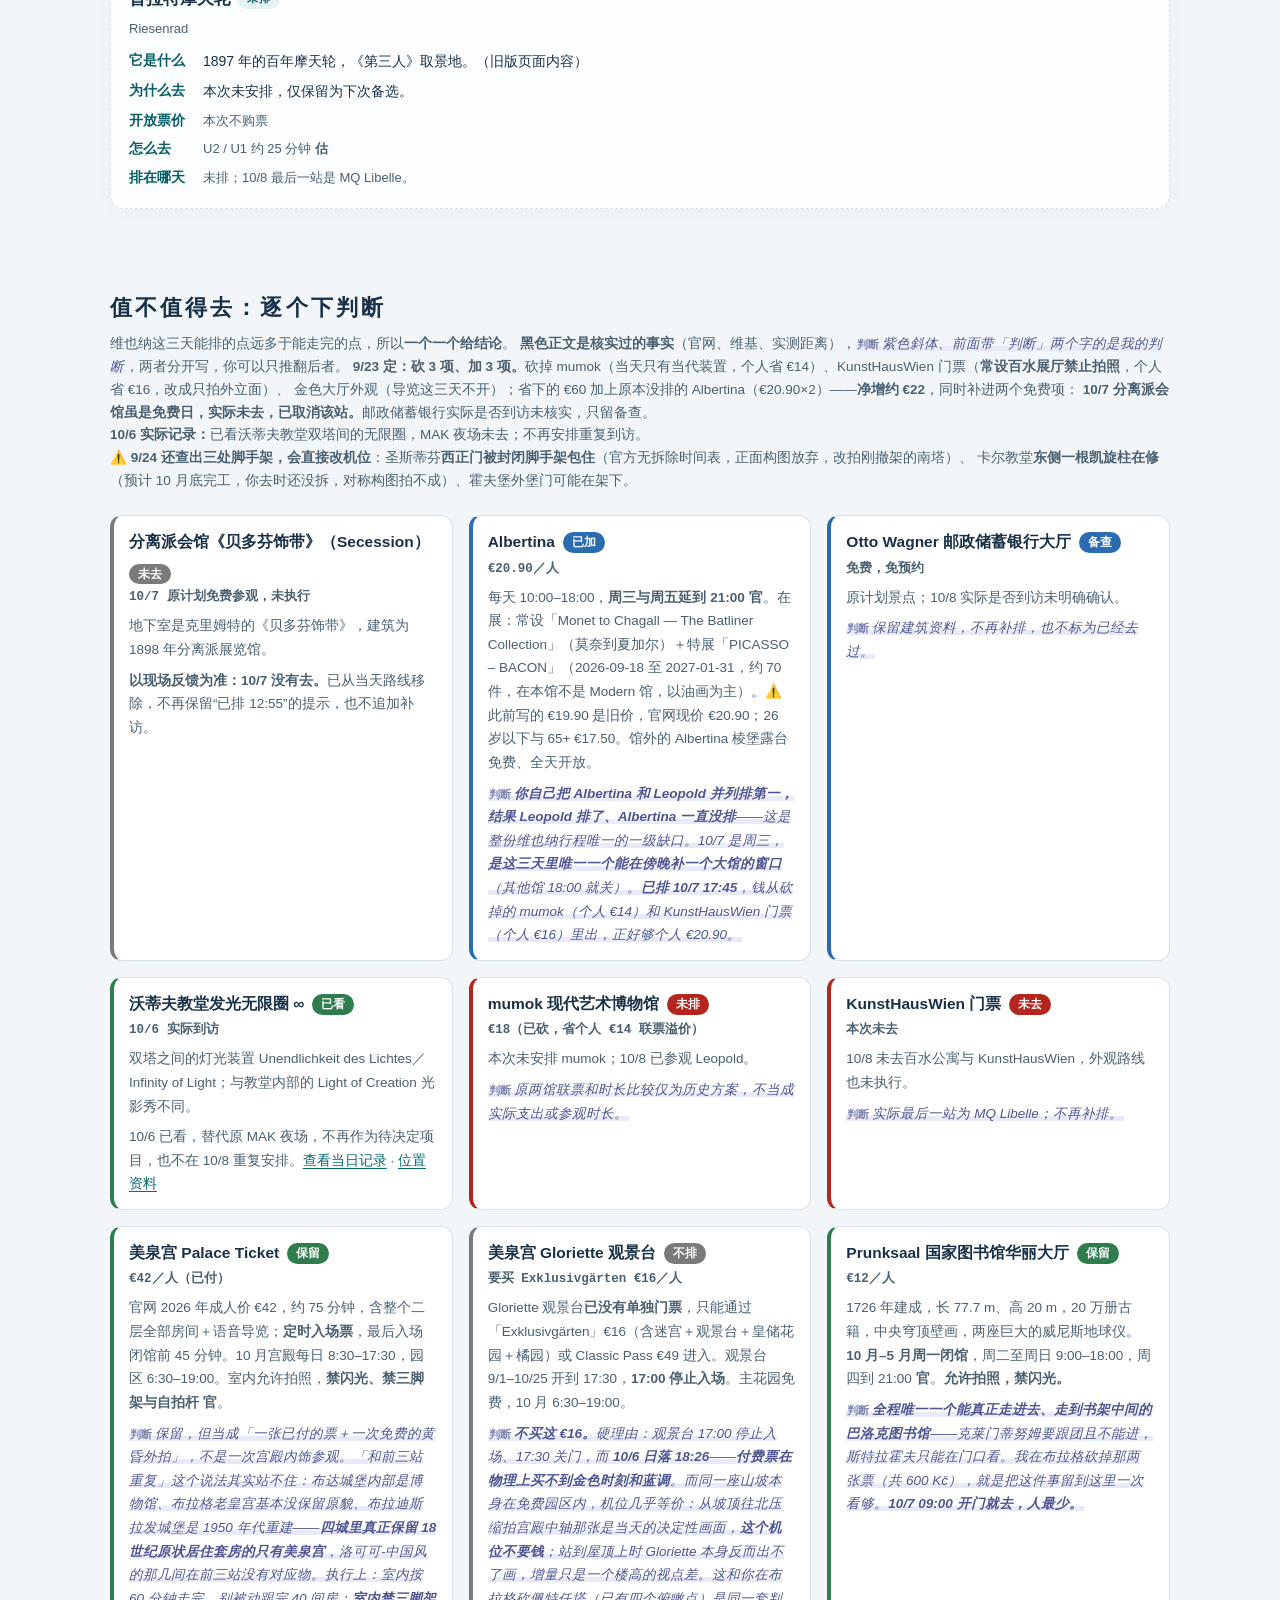
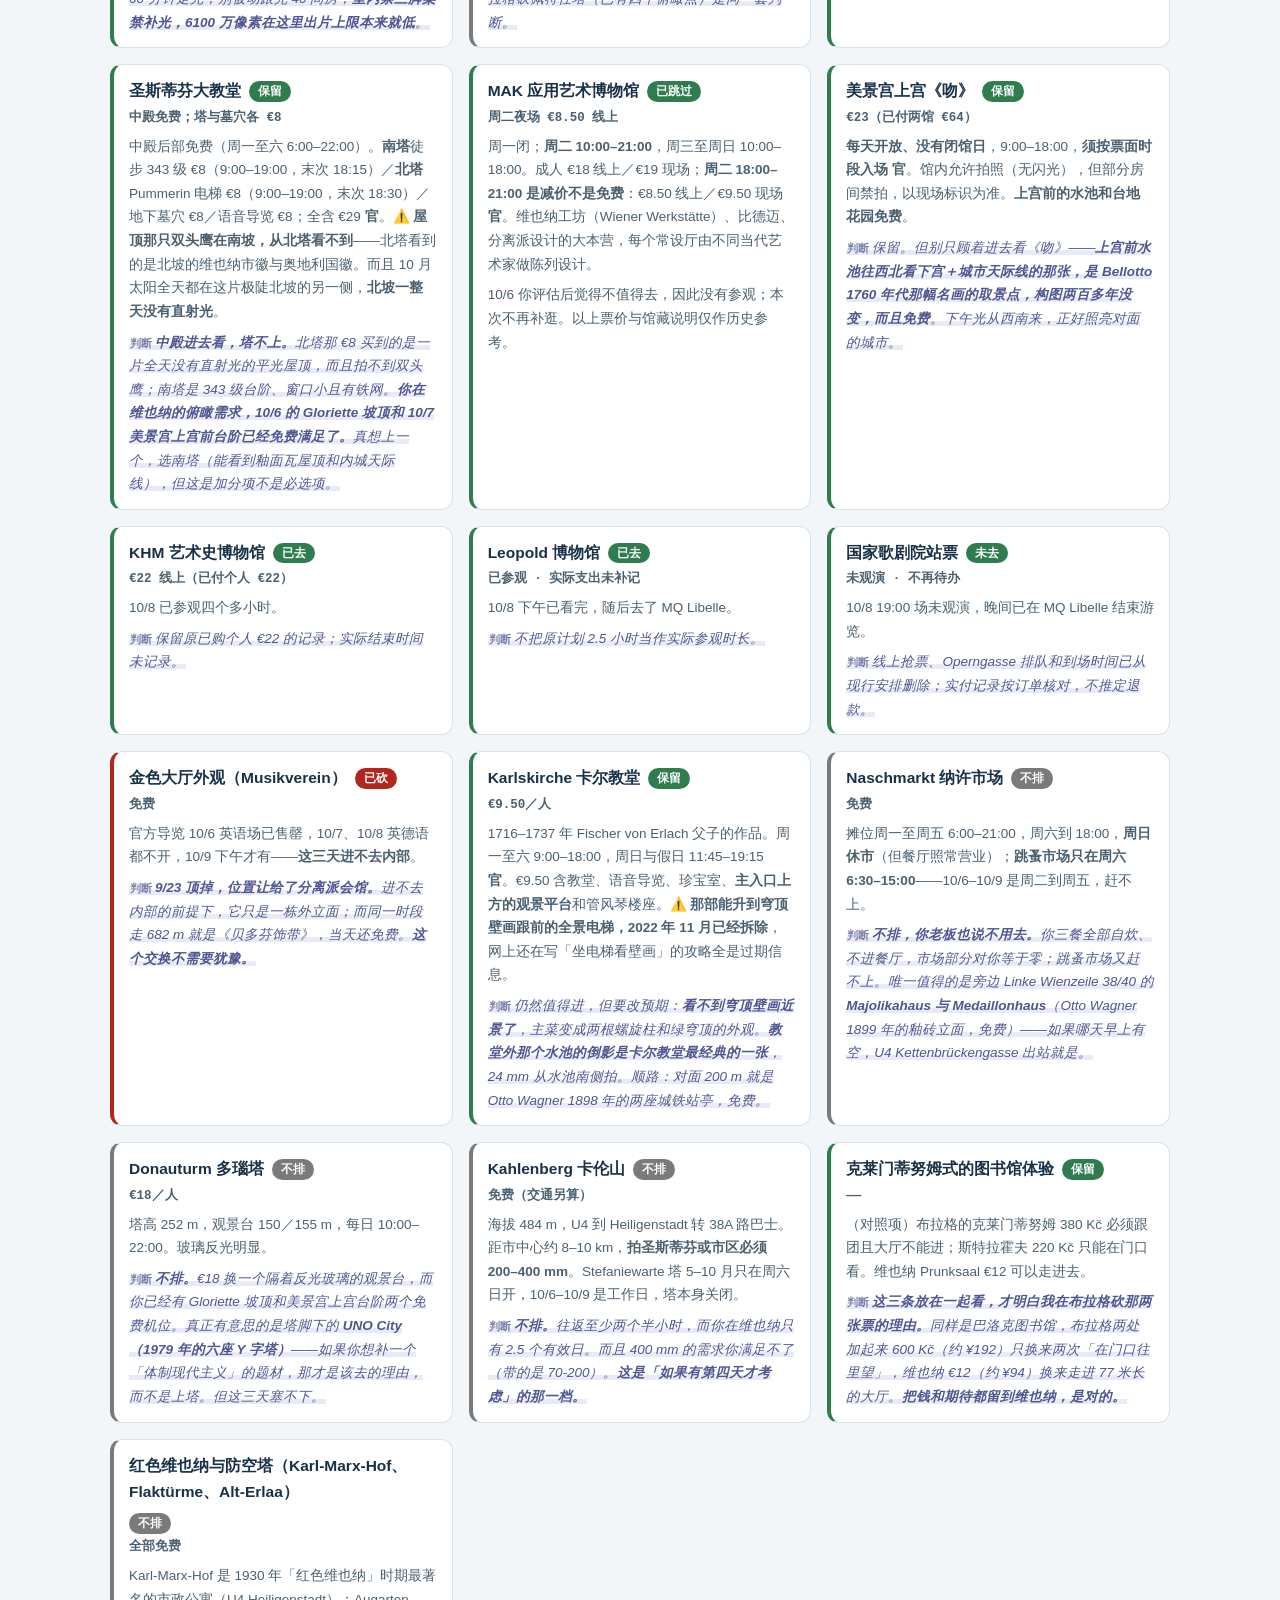
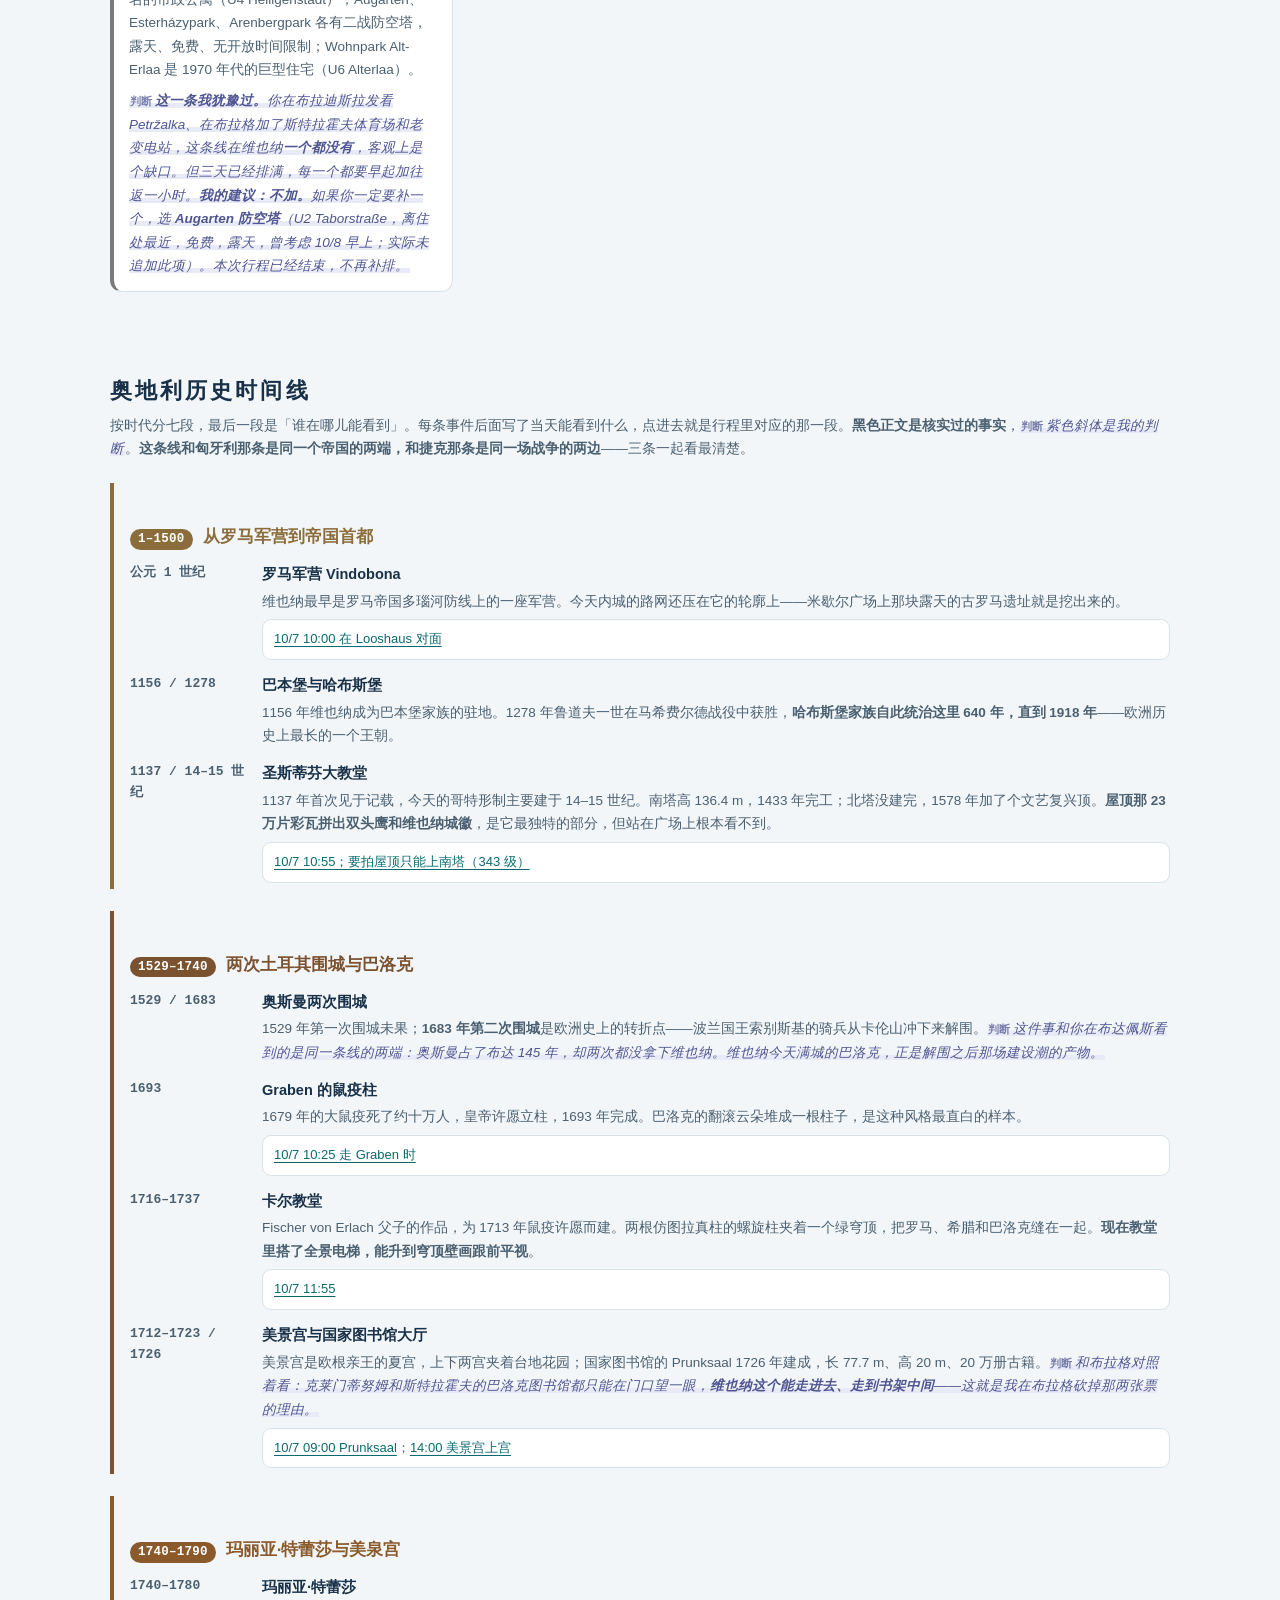
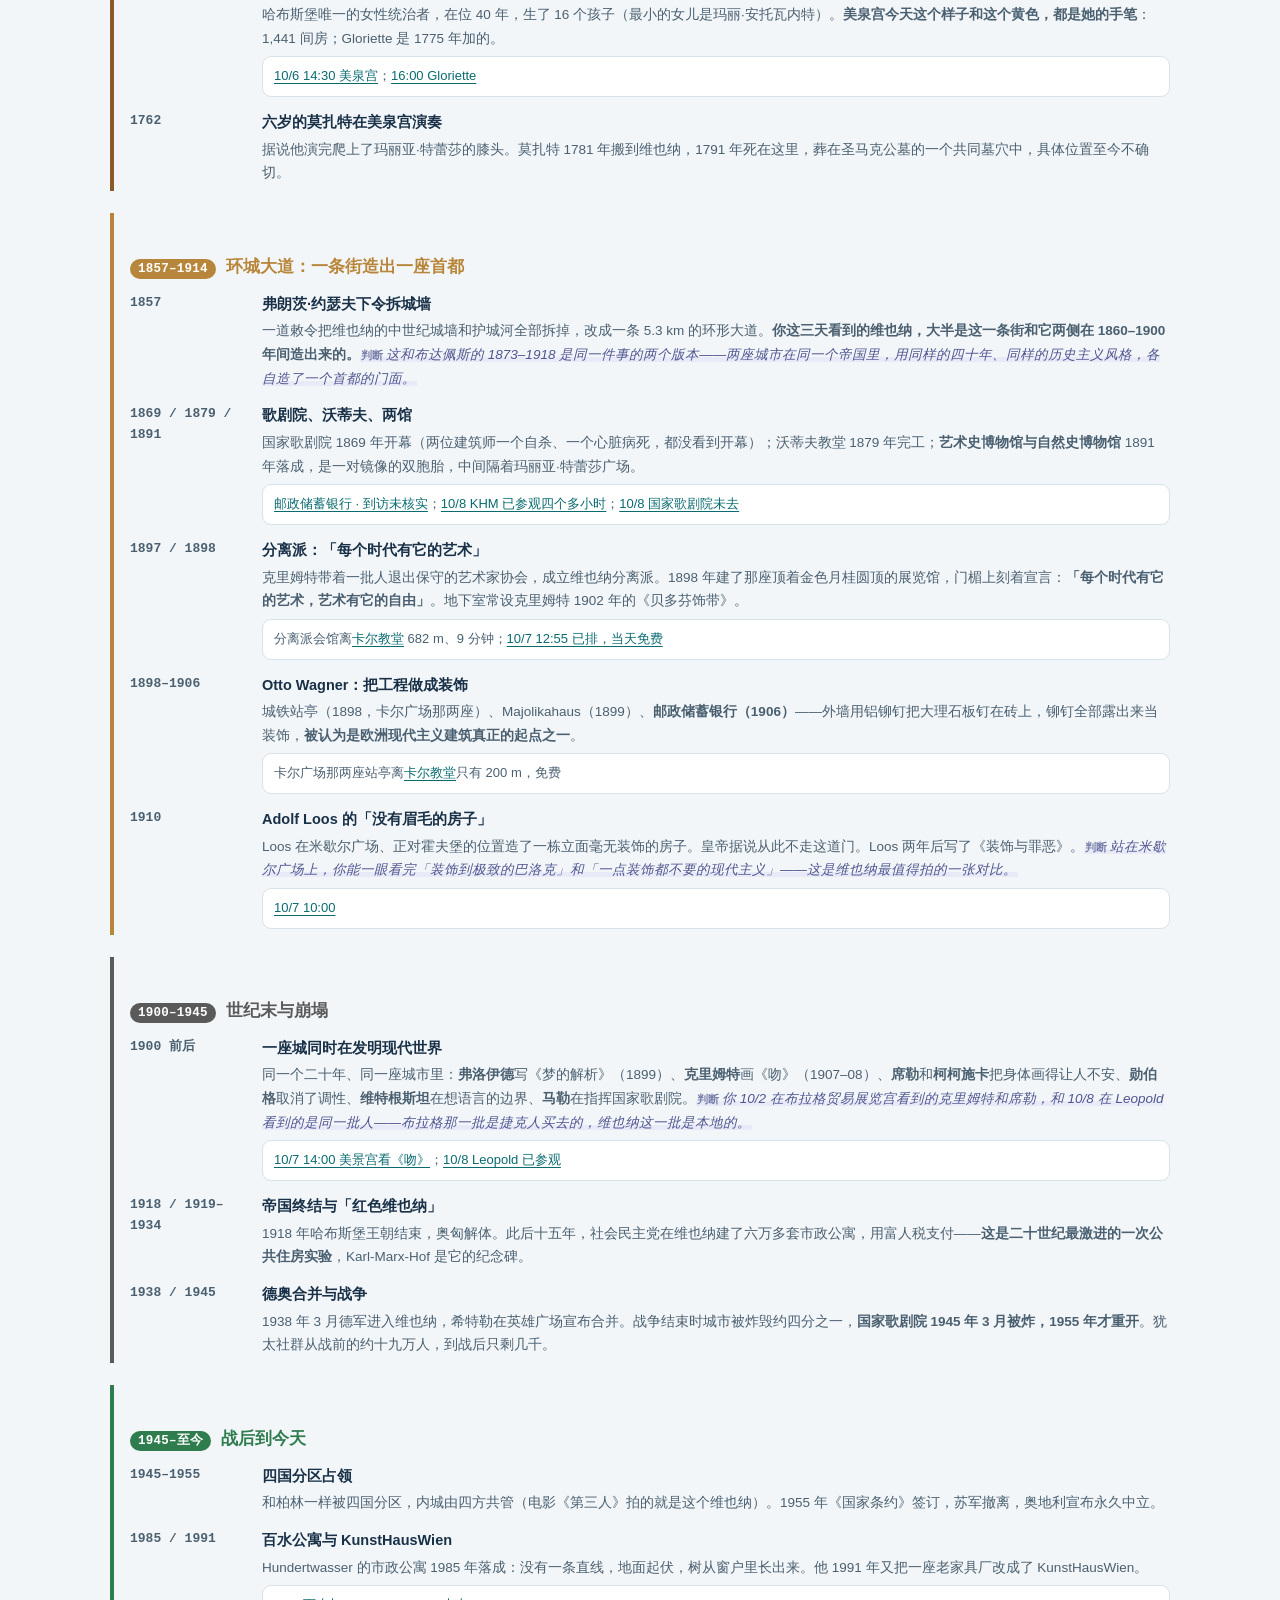
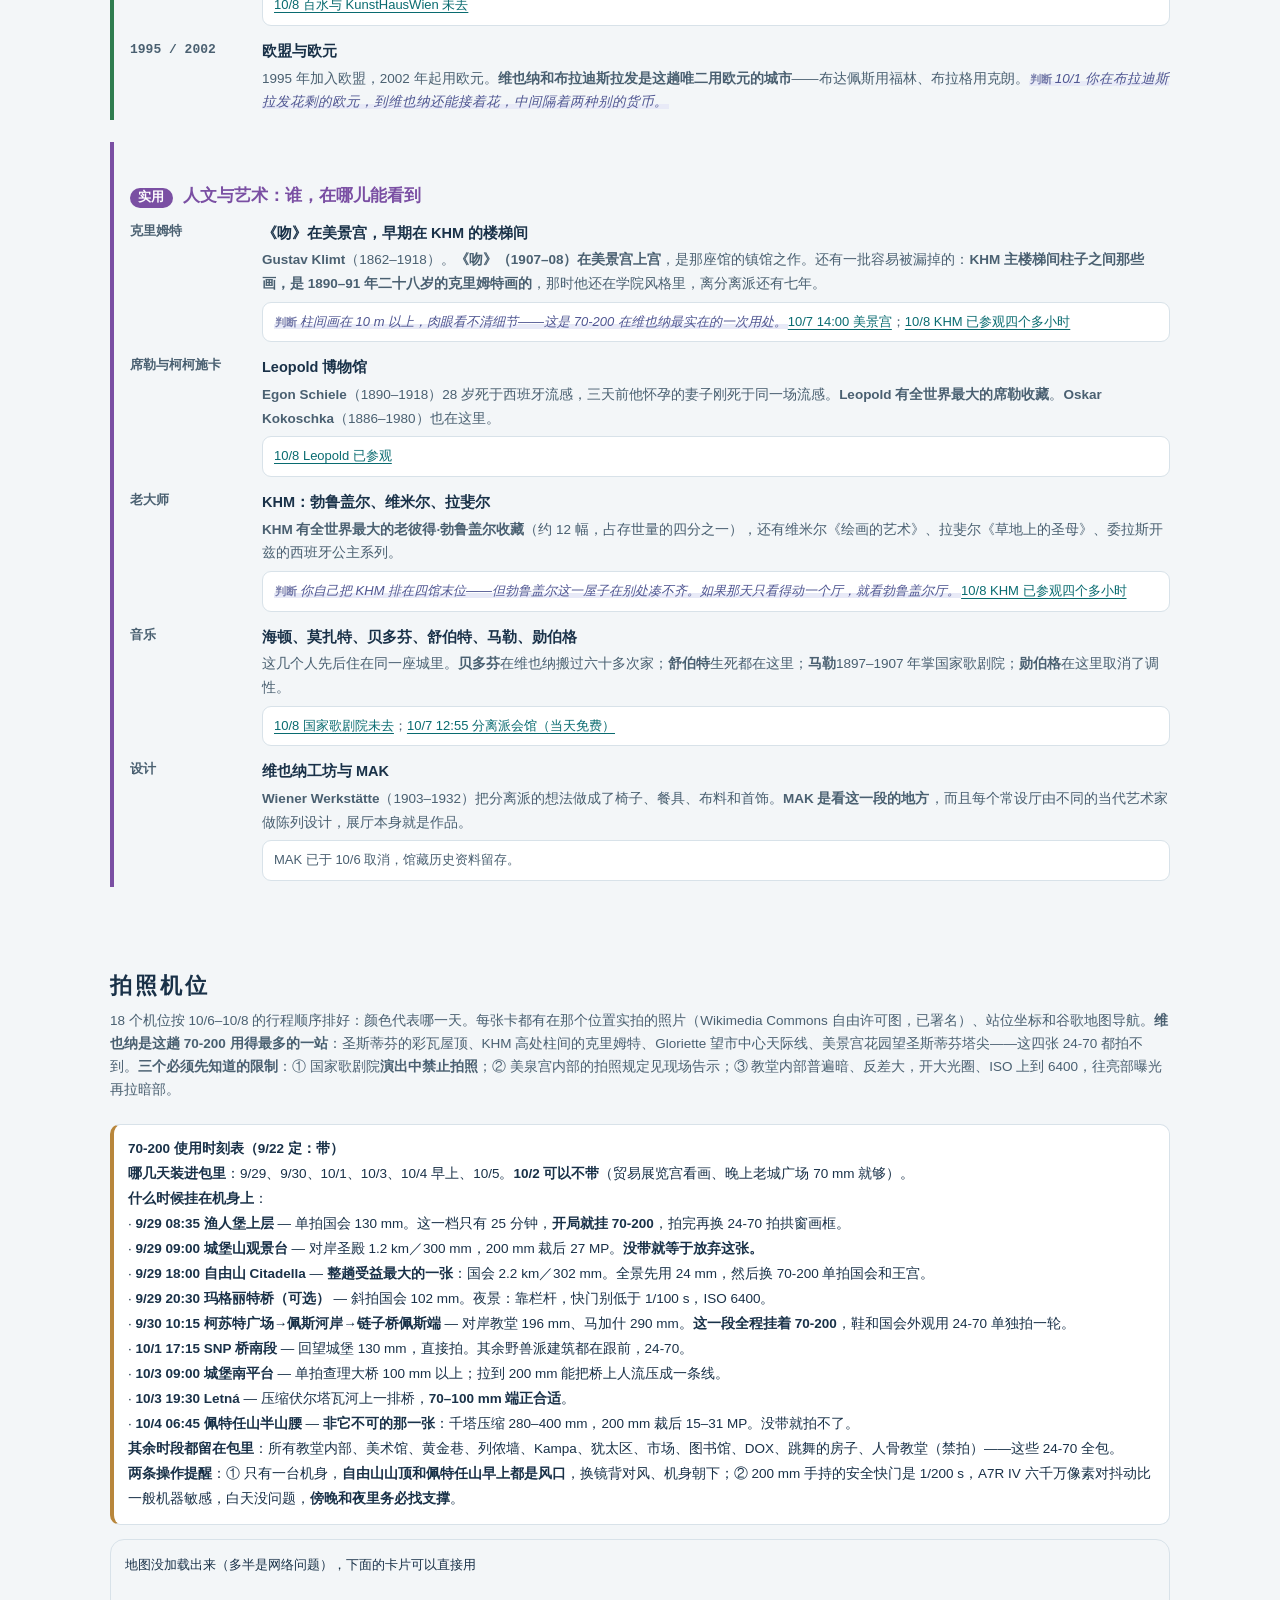
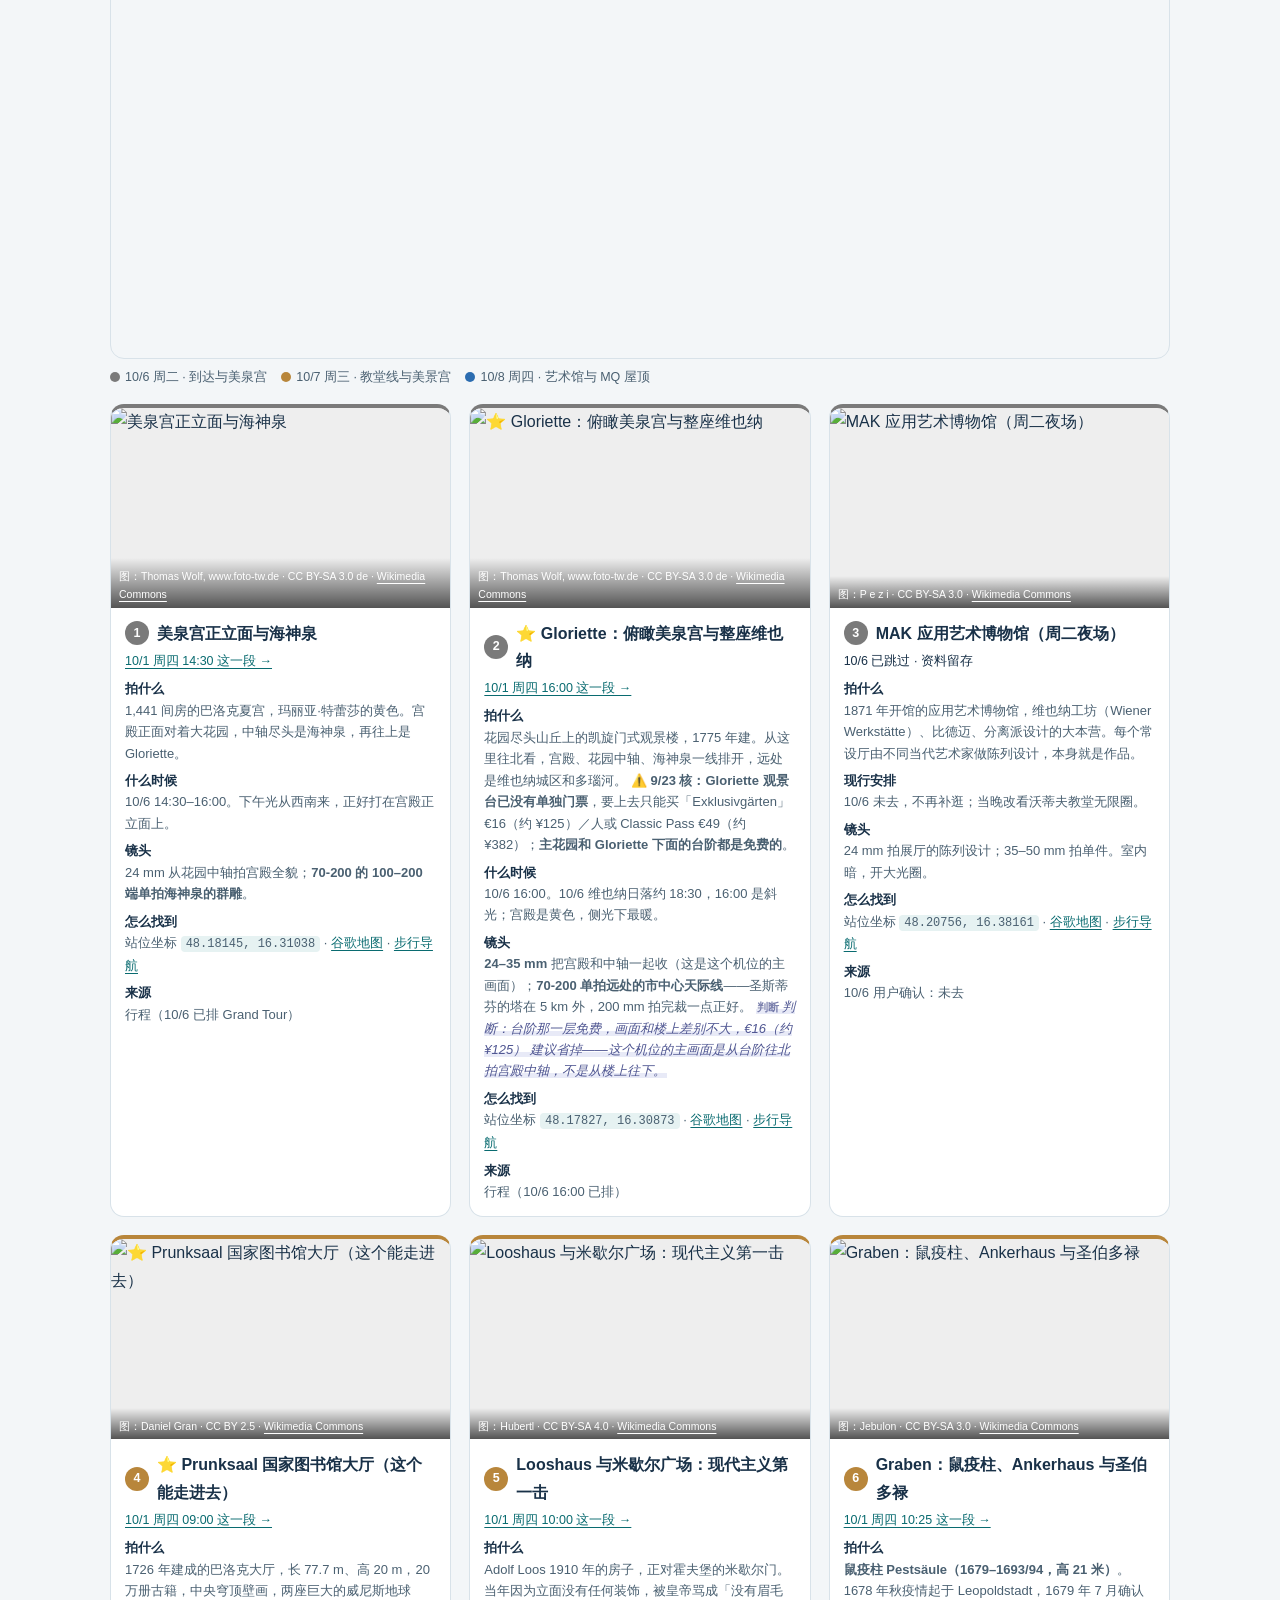
==== commit dd24a95c: "Publish personal travel portfolio with per-person costs and privacy cleanup" ====
--- a/austria.html
+++ b/austria.html
@@ -1,892 +1,289 @@
 <!DOCTYPE html>
-<html class="staticrypt-html">
-    <head>
-        <meta charset="utf-8" />
-        <title>中欧行程图鉴 · 私人页面</title>
-        <meta name="viewport" content="width=device-width, initial-scale=1" />
-
-        <!-- do not cache this page -->
-        <meta http-equiv="cache-control" content="max-age=0" />
-        <meta http-equiv="cache-control" content="no-cache" />
-        <meta http-equiv="expires" content="0" />
-        <meta http-equiv="expires" content="Tue, 01 Jan 1980 1:00:00 GMT" />
-        <meta http-equiv="pragma" content="no-cache" />
-
-        <style>
-            .staticrypt-hr {
-                margin-top: 20px;
-                margin-bottom: 20px;
-                border: 0;
-                border-top: 1px solid #eee;
-            }
-
-            .staticrypt-page {
-                width: 360px;
-                padding: 8% 0 0;
-                margin: auto;
-                box-sizing: border-box;
-            }
-
-            .staticrypt-form {
-                position: relative;
-                z-index: 1;
-                background: #ffffff;
-                max-width: 360px;
-                margin: 0 auto 100px;
-                padding: 45px;
-                text-align: center;
-                box-shadow: 0 0 20px 0 rgba(0, 0, 0, 0.2), 0 5px 5px 0 rgba(0, 0, 0, 0.24);
-            }
-
-            .staticrypt-form input[type="password"],
-            input[type="text"] {
-                background: inherit;
-                border: 0;
-                box-sizing: border-box; /* This ensures padding is included in the total width */
-                font-size: 14px;
-                outline: 0;
-                padding: 15px 30px 15px 15px; /* Adjust the padding to ensure there is space for the icon */
-                width: 100%;
-            }
-
-            .staticrypt-password-container {
-                position: relative;
-                outline: 0;
-                background: #f2f2f2;
-                width: 100%;
-                border: 0;
-                margin: 0 0 15px;
-                box-sizing: border-box;
-            }
-
-            .staticrypt-toggle-password-visibility {
-                cursor: pointer;
-                height: 20px;
-                opacity: 60%;
-                padding: 13px;
-                position: absolute;
-                right: 0;
-                top: 50%;
-                transform: translateY(-50%);
-                width: 20px;
-            }
-
-            .staticrypt-form .staticrypt-decrypt-button {
-                text-transform: uppercase;
-                outline: 0;
-                background: #b8863b;
-                width: 100%;
-                border: 0;
-                padding: 15px;
-                color: #ffffff;
-                font-size: 14px;
-                cursor: pointer;
-            }
-
-            .staticrypt-form .staticrypt-decrypt-button:hover,
-            .staticrypt-form .staticrypt-decrypt-button:active,
-            .staticrypt-form .staticrypt-decrypt-button:focus {
-                background: #b8863b;
-                filter: brightness(92%);
-            }
-
-            .staticrypt-html {
-                height: 100%;
-            }
-
-            .staticrypt-body {
-                height: 100%;
-                margin: 0;
-            }
-
-            .staticrypt-content {
-                height: 100%;
-                margin-bottom: 1em;
-                background: #7fb069;
-                font-family: "Arial", sans-serif;
-                -webkit-font-smoothing: antialiased;
-                -moz-osx-font-smoothing: grayscale;
-            }
-
-            .staticrypt-instructions {
-                margin-top: -1em;
-                margin-bottom: 1em;
-            }
-
-            .staticrypt-title {
-                font-size: 1.5em;
-            }
-
-            label.staticrypt-remember {
-                display: flex;
-                align-items: center;
-                margin-bottom: 1em;
-            }
-
-            .staticrypt-remember input[type="checkbox"] {
-                transform: scale(1.5);
-                margin-right: 1em;
-            }
-
-            .hidden {
-                display: none !important;
-            }
-
-            .staticrypt-spinner-container {
-                height: 100%;
-                display: flex;
-                align-items: center;
-                justify-content: center;
-            }
-
-            .staticrypt-spinner {
-                display: inline-block;
-                width: 2rem;
-                height: 2rem;
-                vertical-align: text-bottom;
-                border: 0.25em solid gray;
-                border-right-color: transparent;
-                border-radius: 50%;
-                -webkit-animation: spinner-border 0.75s linear infinite;
-                animation: spinner-border 0.75s linear infinite;
-                animation-duration: 0.75s;
-                animation-timing-function: linear;
-                animation-delay: 0s;
-                animation-iteration-count: infinite;
-                animation-direction: normal;
-                animation-fill-mode: none;
-                animation-play-state: running;
-                animation-name: spinner-border;
-            }
-
-            @keyframes spinner-border {
-                100% {
-                    transform: rotate(360deg);
-                }
-            }
-
-            @media screen and (-webkit-min-device-pixel-ratio: 0) {
-                .staticrypt-form input[type="password"],
-                input[type="text"] {
-                    font-size: 16px;
-                }
-            }
-        </style>
-    </head>
-
-    <body class="staticrypt-body">
-        <div id="staticrypt_loading" class="staticrypt-spinner-container">
-            <div class="staticrypt-spinner"></div>
-        </div>
-
-        <div id="staticrypt_content" class="staticrypt-content hidden">
-            <div class="staticrypt-page">
-                <div class="staticrypt-form">
-                    <div class="staticrypt-instructions">
-                        <p class="staticrypt-title">中欧行程图鉴 · 私人页面</p>
-                        <p>输入访问密码查看行程；勾选记住则 30 天免输。</p>
-                    </div>
-
-                    <hr class="staticrypt-hr" />
-
-                    <form id="staticrypt-form" action="#" method="post">
-                        <div class="staticrypt-password-container">
-                            <input
-                                id="staticrypt-password"
-                                type="password"
-                                name="password"
-                                placeholder="Password"
-                                autofocus
-                            />
-
-                            <img
-                                class="staticrypt-toggle-password-visibility"
-                                alt="Show password"
-                                title="Show password"
-                                src="[data-uri]"
-                            />
-                        </div>
-
-                        <label id="staticrypt-remember-label" class="staticrypt-remember hidden">
-                            <input id="staticrypt-remember" type="checkbox" name="remember" />
-                            Remember me
-                        </label>
-
-                        <input type="submit" class="staticrypt-decrypt-button" value="进入" />
-                    </form>
-                </div>
-            </div>
-        </div>
-
-        <script>
-            // these variables will be filled when generating the file - the template format is 'variable_name'
-            const staticryptInitiator = ((function(){
-  const exports = {};
-  const cryptoEngine = ((function(){
-  const exports = {};
-  const { subtle } = crypto;
-
-const IV_BITS = 16 * 8;
-const HEX_BITS = 4;
-const ENCRYPTION_ALGO = "AES-CBC";
-
-/**
- * Translates between utf8 encoded hexadecimal strings
- * and Uint8Array bytes.
- */
-const HexEncoder = {
-    /**
-     * hex string -> bytes
-     * @param {string} hexString
-     * @returns {Uint8Array}
-     */
-    parse: function (hexString) {
-        if (hexString.length % 2 !== 0) throw "Invalid hexString";
-        const arrayBuffer = new Uint8Array(hexString.length / 2);
-
-        for (let i = 0; i < hexString.length; i += 2) {
-            const byteValue = parseInt(hexString.substring(i, i + 2), 16);
-            if (isNaN(byteValue)) {
-                throw "Invalid hexString";
-            }
-            arrayBuffer[i / 2] = byteValue;
-        }
-        return arrayBuffer;
-    },
-
-    /**
-     * bytes -> hex string
-     * @param {Uint8Array} bytes
-     * @returns {string}
-     */
-    stringify: function (bytes) {
-        const hexBytes = [];
-
-        for (let i = 0; i < bytes.length; ++i) {
-            let byteString = bytes[i].toString(16);
-            if (byteString.length < 2) {
-                byteString = "0" + byteString;
-            }
-            hexBytes.push(byteString);
-        }
-        return hexBytes.join("");
-    },
-};
-
-/**
- * Translates between utf8 strings and Uint8Array bytes.
- */
-const UTF8Encoder = {
-    parse: function (str) {
-        return new TextEncoder().encode(str);
-    },
-
-    stringify: function (bytes) {
-        return new TextDecoder().decode(bytes);
-    },
-};
-
-/**
- * Salt and encrypt a msg with a password.
- */
-async function encrypt(msg, hashedPassword) {
-    // Must be 16 bytes, unpredictable, and preferably cryptographically random. However, it need not be secret.
-    // https://developer.mozilla.org/en-US/docs/Web/API/SubtleCrypto/encrypt#parameters
-    const iv = crypto.getRandomValues(new Uint8Array(IV_BITS / 8));
-
-    const key = await subtle.importKey("raw", HexEncoder.parse(hashedPassword), ENCRYPTION_ALGO, false, ["encrypt"]);
-
-    const encrypted = await subtle.encrypt(
-        {
-            name: ENCRYPTION_ALGO,
-            iv: iv,
-        },
-        key,
-        UTF8Encoder.parse(msg)
-    );
-
-    // iv will be 32 hex characters, we prepend it to the ciphertext for use in decryption
-    return HexEncoder.stringify(iv) + HexEncoder.stringify(new Uint8Array(encrypted));
-}
-exports.encrypt = encrypt;
-
-/**
- * Decrypt a salted msg using a password.
- *
- * @param {string} encryptedMsg
- * @param {string} hashedPassword
- * @returns {Promise<string>}
- */
-async function decrypt(encryptedMsg, hashedPassword) {
-    const ivLength = IV_BITS / HEX_BITS;
-    const iv = HexEncoder.parse(encryptedMsg.substring(0, ivLength));
-    const encrypted = encryptedMsg.substring(ivLength);
-
-    const key = await subtle.importKey("raw", HexEncoder.parse(hashedPassword), ENCRYPTION_ALGO, false, ["decrypt"]);
-
-    const outBuffer = await subtle.decrypt(
-        {
-            name: ENCRYPTION_ALGO,
-            iv: iv,
-        },
-        key,
-        HexEncoder.parse(encrypted)
-    );
-
-    return UTF8Encoder.stringify(new Uint8Array(outBuffer));
-}
-exports.decrypt = decrypt;
-
-/**
- * Salt and hash the password so it can be stored in localStorage without opening a password reuse vulnerability.
- *
- * @param {string} password
- * @param {string} salt
- * @returns {Promise<string>}
- */
-async function hashPassword(password, salt) {
-    // we hash the password in multiple steps, each adding more iterations. This is because we used to allow less
-    // iterations, so for backward compatibility reasons, we need to support going from that to more iterations.
-    let hashedPassword = await hashLegacyRound(password, salt);
-
-    hashedPassword = await hashSecondRound(hashedPassword, salt);
-
-    return hashThirdRound(hashedPassword, salt);
-}
-exports.hashPassword = hashPassword;
-
-/**
- * This hashes the password with 1k iterations. This is a low number, we need this function to support backwards
- * compatibility.
- *
- * @param {string} password
- * @param {string} salt
- * @returns {Promise<string>}
- */
-function hashLegacyRound(password, salt) {
-    return pbkdf2(password, salt, 1000, "SHA-1");
-}
-exports.hashLegacyRound = hashLegacyRound;
-
-/**
- * Add a second round of iterations. This is because we used to use 1k, so for backwards compatibility with
- * remember-me/autodecrypt links, we need to support going from that to more iterations.
- *
- * @param hashedPassword
- * @param salt
- * @returns {Promise<string>}
- */
-function hashSecondRound(hashedPassword, salt) {
-    return pbkdf2(hashedPassword, salt, 14000, "SHA-256");
-}
-exports.hashSecondRound = hashSecondRound;
-
-/**
- * Add a third round of iterations to bring total number to 600k. This is because we used to use 1k, then 15k, so for
- * backwards compatibility with remember-me/autodecrypt links, we need to support going from that to more iterations.
- *
- * @param hashedPassword
- * @param salt
- * @returns {Promise<string>}
- */
-function hashThirdRound(hashedPassword, salt) {
-    return pbkdf2(hashedPassword, salt, 585000, "SHA-256");
-}
-exports.hashThirdRound = hashThirdRound;
-
-/**
- * Salt and hash the password so it can be stored in localStorage without opening a password reuse vulnerability.
- *
- * @param {string} password
- * @param {string} salt
- * @param {int} iterations
- * @param {string} hashAlgorithm
- * @returns {Promise<string>}
- */
-async function pbkdf2(password, salt, iterations, hashAlgorithm) {
-    const key = await subtle.importKey("raw", UTF8Encoder.parse(password), "PBKDF2", false, ["deriveBits"]);
-
-    const keyBytes = await subtle.deriveBits(
-        {
-            name: "PBKDF2",
-            hash: hashAlgorithm,
-            iterations,
-            salt: UTF8Encoder.parse(salt),
-        },
-        key,
-        256
-    );
-
-    return HexEncoder.stringify(new Uint8Array(keyBytes));
-}
-
-function generateRandomSalt() {
-    const bytes = crypto.getRandomValues(new Uint8Array(128 / 8));
-
-    return HexEncoder.stringify(new Uint8Array(bytes));
-}
-exports.generateRandomSalt = generateRandomSalt;
-
-async function signMessage(hashedPassword, message) {
-    const key = await subtle.importKey(
-        "raw",
-        HexEncoder.parse(hashedPassword),
-        {
-            name: "HMAC",
-            hash: "SHA-256",
-        },
-        false,
-        ["sign"]
-    );
-    const signature = await subtle.sign("HMAC", key, UTF8Encoder.parse(message));
-
-    return HexEncoder.stringify(new Uint8Array(signature));
-}
-exports.signMessage = signMessage;
-
-function getRandomAlphanum() {
-    const possibleCharacters = "abcdefghijklmnopqrstuvwxyzABCDEFGHIJKLMNOPQRSTUVWXYZ0123456789";
-
-    let byteArray;
-    let parsedInt;
-
-    // Keep generating new random bytes until we get a value that falls
-    // within a range that can be evenly divided by possibleCharacters.length
-    do {
-        byteArray = crypto.getRandomValues(new Uint8Array(1));
-        // extract the lowest byte to get an int from 0 to 255 (probably unnecessary, since we're only generating 1 byte)
-        parsedInt = byteArray[0] & 0xff;
-    } while (parsedInt >= 256 - (256 % possibleCharacters.length));
-
-    // Take the modulo of the parsed integer to get a random number between 0 and totalLength - 1
-    const randomIndex = parsedInt % possibleCharacters.length;
-
-    return possibleCharacters[randomIndex];
-}
-
-/**
- * Generate a random string of a given length.
- *
- * @param {int} length
- * @returns {string}
- */
-function generateRandomString(length) {
-    let randomString = "";
-
-    for (let i = 0; i < length; i++) {
-        randomString += getRandomAlphanum();
-    }
-
-    return randomString;
-}
-exports.generateRandomString = generateRandomString;
-
-  return exports;
-})());
-const codec = ((function(){
-  const exports = {};
-  /**
- * Initialize the codec with the provided cryptoEngine - this return functions to encode and decode messages.
- *
- * @param cryptoEngine - the engine to use for encryption / decryption
- */
-function init(cryptoEngine) {
-    const exports = {};
-
-    /**
-     * Top-level function for encoding a message.
-     * Includes password hashing, encryption, and signing.
-     *
-     * @param {string} msg
-     * @param {string} password
-     * @param {string} salt
-     *
-     * @returns {string} The encoded text
-     */
-    async function encode(msg, password, salt) {
-        const hashedPassword = await cryptoEngine.hashPassword(password, salt);
-
-        const encrypted = await cryptoEngine.encrypt(msg, hashedPassword);
-
-        // we use the hashed password in the HMAC because this is effectively what will be used a password (so we can store
-        // it in localStorage safely, we don't use the clear text password)
-        const hmac = await cryptoEngine.signMessage(hashedPassword, encrypted);
-
-        return hmac + encrypted;
-    }
-    exports.encode = encode;
-
-    /**
-     * Encode using a password that has already been hashed. This is useful to encode multiple messages in a row, that way
-     * we don't need to hash the password multiple times.
-     *
-     * @param {string} msg
-     * @param {string} hashedPassword
-     *
-     * @returns {string} The encoded text
-     */
-    async function encodeWithHashedPassword(msg, hashedPassword) {
-        const encrypted = await cryptoEngine.encrypt(msg, hashedPassword);
-
-        // we use the hashed password in the HMAC because this is effectively what will be used a password (so we can store
-        // it in localStorage safely, we don't use the clear text password)
-        const hmac = await cryptoEngine.signMessage(hashedPassword, encrypted);
-
-        return hmac + encrypted;
-    }
-    exports.encodeWithHashedPassword = encodeWithHashedPassword;
-
-    /**
-     * Top-level function for decoding a message.
-     * Includes signature check and decryption.
-     *
-     * @param {string} signedMsg
-     * @param {string} hashedPassword
-     * @param {string} salt
-     * @param {int} backwardCompatibleAttempt
-     * @param {string} originalPassword
-     *
-     * @returns {Object} {success: true, decoded: string} | {success: false, message: string}
-     */
-    async function decode(signedMsg, hashedPassword, salt, backwardCompatibleAttempt = 0, originalPassword = "") {
-        const encryptedHMAC = signedMsg.substring(0, 64);
-        const encryptedMsg = signedMsg.substring(64);
-        const decryptedHMAC = await cryptoEngine.signMessage(hashedPassword, encryptedMsg);
-
-        if (decryptedHMAC !== encryptedHMAC) {
-            // we have been raising the number of iterations in the hashing algorithm multiple times, so to support the old
-            // remember-me/autodecrypt links we need to try bringing the old hashes up to speed.
-            originalPassword = originalPassword || hashedPassword;
-            if (backwardCompatibleAttempt === 0) {
-                const updatedHashedPassword = await cryptoEngine.hashThirdRound(originalPassword, salt);
-
-                return decode(signedMsg, updatedHashedPassword, salt, backwardCompatibleAttempt + 1, originalPassword);
-            }
-            if (backwardCompatibleAttempt === 1) {
-                let updatedHashedPassword = await cryptoEngine.hashSecondRound(originalPassword, salt);
-                updatedHashedPassword = await cryptoEngine.hashThirdRound(updatedHashedPassword, salt);
-
-                return decode(signedMsg, updatedHashedPassword, salt, backwardCompatibleAttempt + 1, originalPassword);
-            }
-
-            return { success: false, message: "Signature mismatch" };
-        }
-
-        return {
-            success: true,
-            decoded: await cryptoEngine.decrypt(encryptedMsg, hashedPassword),
-        };
-    }
-    exports.decode = decode;
-
-    return exports;
-}
-exports.init = init;
-
-  return exports;
-})());
-const decode = codec.init(cryptoEngine).decode;
-
-/**
- * Initialize the staticrypt module, that exposes functions callbable by the password_template.
- *
- * @param {{
- *  staticryptEncryptedMsgUniqueVariableName: string,
- *  isRememberEnabled: boolean,
- *  rememberDurationInDays: number,
- *  staticryptSaltUniqueVariableName: string,
- * }} staticryptConfig - object of data that is stored on the password_template at encryption time.
- *
- * @param {{
- *  rememberExpirationKey: string,
- *  rememberPassphraseKey: string,
- *  replaceHtmlCallback: function,
- *  clearLocalStorageCallback: function,
- * }} templateConfig - object of data that can be configured by a custom password_template.
- */
-function init(staticryptConfig, templateConfig) {
-    const exports = {};
-
-    /**
-     * Decrypt our encrypted page, replace the whole HTML.
-     *
-     * @param {string} hashedPassword
-     * @returns {Promise<boolean>}
-     */
-    async function decryptAndReplaceHtml(hashedPassword) {
-        const { staticryptEncryptedMsgUniqueVariableName, staticryptSaltUniqueVariableName } = staticryptConfig;
-        const { replaceHtmlCallback } = templateConfig;
-
-        const result = await decode(
-            staticryptEncryptedMsgUniqueVariableName,
-            hashedPassword,
-            staticryptSaltUniqueVariableName
-        );
-        if (!result.success) {
-            return false;
-        }
-        const plainHTML = result.decoded;
-
-        // if the user configured a callback call it, otherwise just replace the whole HTML
-        if (typeof replaceHtmlCallback === "function") {
-            replaceHtmlCallback(plainHTML);
-        } else {
-            document.write(plainHTML);
-            document.close();
-        }
-
-        return true;
-    }
-
-    /**
-     * Attempt to decrypt the page and replace the whole HTML.
-     *
-     * @param {string} password
-     * @param {boolean} isRememberChecked
-     *
-     * @returns {Promise<{isSuccessful: boolean, hashedPassword?: string}>} - we return an object, so that if we want to
-     *   expose more information in the future we can do it without breaking the password_template
-     */
-    async function handleDecryptionOfPage(password, isRememberChecked) {
-        const { staticryptSaltUniqueVariableName } = staticryptConfig;
-
-        // decrypt and replace the whole page
-        const hashedPassword = await cryptoEngine.hashPassword(password, staticryptSaltUniqueVariableName);
-        return handleDecryptionOfPageFromHash(hashedPassword, isRememberChecked);
-    }
-    exports.handleDecryptionOfPage = handleDecryptionOfPage;
-
-    async function handleDecryptionOfPageFromHash(hashedPassword, isRememberChecked) {
-        const { isRememberEnabled, rememberDurationInDays } = staticryptConfig;
-        const { rememberExpirationKey, rememberPassphraseKey } = templateConfig;
-
-        const isDecryptionSuccessful = await decryptAndReplaceHtml(hashedPassword);
-
-        if (!isDecryptionSuccessful) {
-            return {
-                isSuccessful: false,
-                hashedPassword,
-            };
-        }
-
-        // remember the hashedPassword and set its expiration if necessary
-        if (isRememberEnabled && isRememberChecked) {
-            window.localStorage.setItem(rememberPassphraseKey, hashedPassword);
-
-            // set the expiration if the duration isn't 0 (meaning no expiration)
-            if (rememberDurationInDays > 0) {
-                window.localStorage.setItem(
-                    rememberExpirationKey,
-                    (new Date().getTime() + rememberDurationInDays * 24 * 60 * 60 * 1000).toString()
-                );
-            }
-        }
-
-        return {
-            isSuccessful: true,
-            hashedPassword,
-        };
-    }
-    exports.handleDecryptionOfPageFromHash = handleDecryptionOfPageFromHash;
-
-    /**
-     * Clear localstorage from staticrypt related values
-     */
-    function clearLocalStorage() {
-        const { clearLocalStorageCallback, rememberExpirationKey, rememberPassphraseKey } = templateConfig;
-
-        if (typeof clearLocalStorageCallback === "function") {
-            clearLocalStorageCallback();
-        } else {
-            localStorage.removeItem(rememberPassphraseKey);
-            localStorage.removeItem(rememberExpirationKey);
-        }
-    }
-
-    async function handleDecryptOnLoad() {
-        let isSuccessful = await decryptOnLoadFromUrl();
-
-        if (!isSuccessful) {
-            isSuccessful = await decryptOnLoadFromRememberMe();
-        }
-
-        return { isSuccessful };
-    }
-    exports.handleDecryptOnLoad = handleDecryptOnLoad;
-
-    /**
-     * Clear storage if we are logging out
-     *
-     * @returns {boolean} - whether we logged out
-     */
-    function logoutIfNeeded() {
-        const logoutKey = "staticrypt_logout";
-
-        // handle logout through query param
-        const queryParams = new URLSearchParams(window.location.search);
-        if (queryParams.has(logoutKey)) {
-            clearLocalStorage();
-            return true;
-        }
-
-        // handle logout through URL fragment
-        const hash = window.location.hash.substring(1);
-        if (hash.includes(logoutKey)) {
-            clearLocalStorage();
-            return true;
-        }
-
-        return false;
-    }
-
-    /**
-     * To be called on load: check if we want to try to decrypt and replace the HTML with the decrypted content, and
-     * try to do it if needed.
-     *
-     * @returns {Promise<boolean>} true if we derypted and replaced the whole page, false otherwise
-     */
-    async function decryptOnLoadFromRememberMe() {
-        const { rememberDurationInDays } = staticryptConfig;
-        const { rememberExpirationKey, rememberPassphraseKey } = templateConfig;
-
-        // if we are login out, terminate
-        if (logoutIfNeeded()) {
-            return false;
-        }
-
-        // if there is expiration configured, check if we're not beyond the expiration
-        if (rememberDurationInDays && rememberDurationInDays > 0) {
-            const expiration = localStorage.getItem(rememberExpirationKey),
-                isExpired = expiration && new Date().getTime() > parseInt(expiration);
-
-            if (isExpired) {
-                clearLocalStorage();
-                return false;
-            }
-        }
-
-        const hashedPassword = localStorage.getItem(rememberPassphraseKey);
-
-        if (hashedPassword) {
-            // try to decrypt
-            const isDecryptionSuccessful = await decryptAndReplaceHtml(hashedPassword);
-
-            // if the decryption is unsuccessful the password might be wrong - silently clear the saved data and let
-            // the user fill the password form again
-            if (!isDecryptionSuccessful) {
-                clearLocalStorage();
-                return false;
-            }
-
-            return true;
-        }
-
-        return false;
-    }
-
-    async function decryptOnLoadFromUrl() {
-        const passwordKey = "staticrypt_pwd";
-        const rememberMeKey = "remember_me";
-
-        // try to get the password from the query param (for backward compatibility - we now want to avoid this method,
-        // since it sends the hashed password to the server which isn't needed)
-        const queryParams = new URLSearchParams(window.location.search);
-        const hashedPasswordQuery = queryParams.get(passwordKey);
-        const rememberMeQuery = queryParams.get(rememberMeKey);
-
-        const urlFragment = window.location.hash.substring(1);
-        // get the password from the url fragment
-        const hashedPasswordRegexMatch = urlFragment.match(new RegExp(passwordKey + "=([^&]*)"));
-        const hashedPasswordFragment = hashedPasswordRegexMatch ? hashedPasswordRegexMatch[1] : null;
-        const rememberMeFragment = urlFragment.includes(rememberMeKey);
-
-        const hashedPassword = hashedPasswordFragment || hashedPasswordQuery;
-        const rememberMe = rememberMeFragment || rememberMeQuery;
-
-        if (hashedPassword) {
-            return handleDecryptionOfPageFromHash(hashedPassword, rememberMe);
-        }
-
-        return false;
-    }
-
-    return exports;
-}
-exports.init = init;
-
-  return exports;
-})());
-            const templateError = "Bad password!",
-                templateToggleAltShow = "Show password",
-                templateToggleAltHide = "Hide password",
-                isRememberEnabled = true,
-                staticryptConfig = {"staticryptEncryptedMsgUniqueVariableName":"[base64]